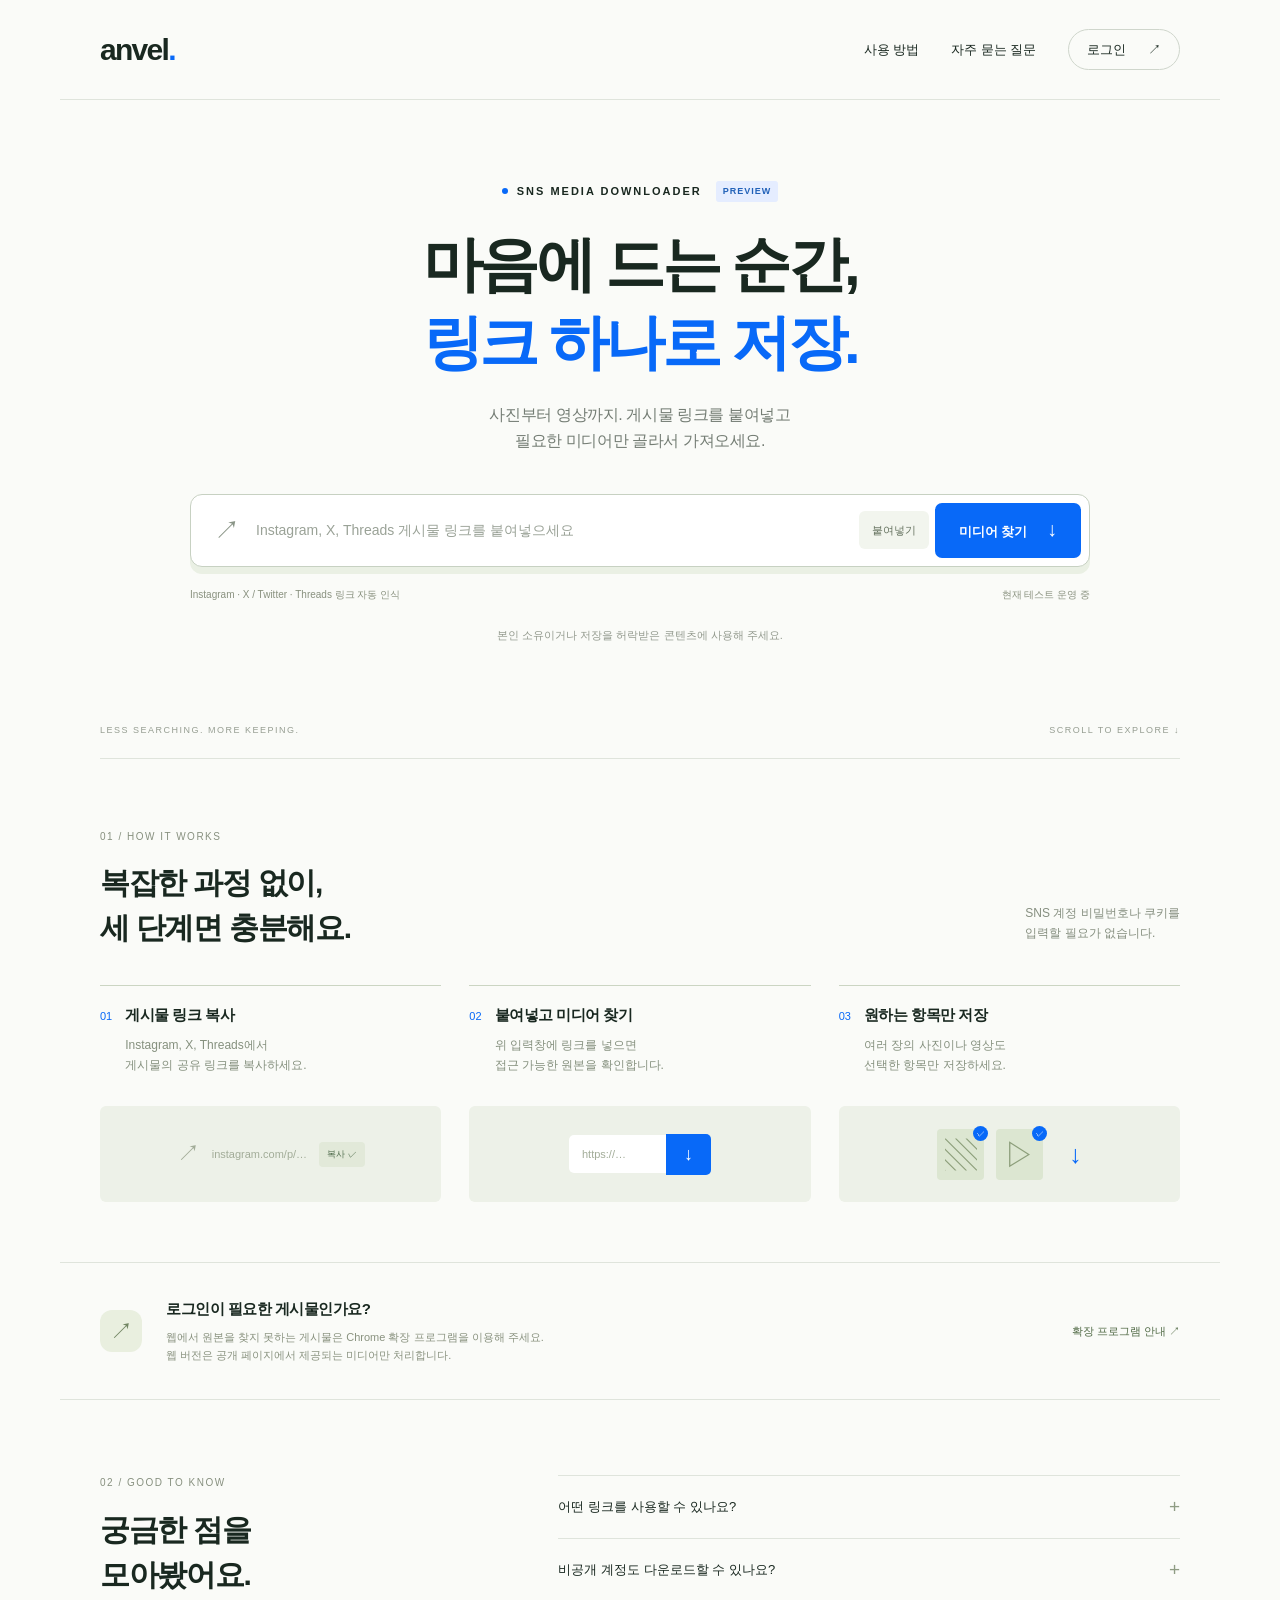
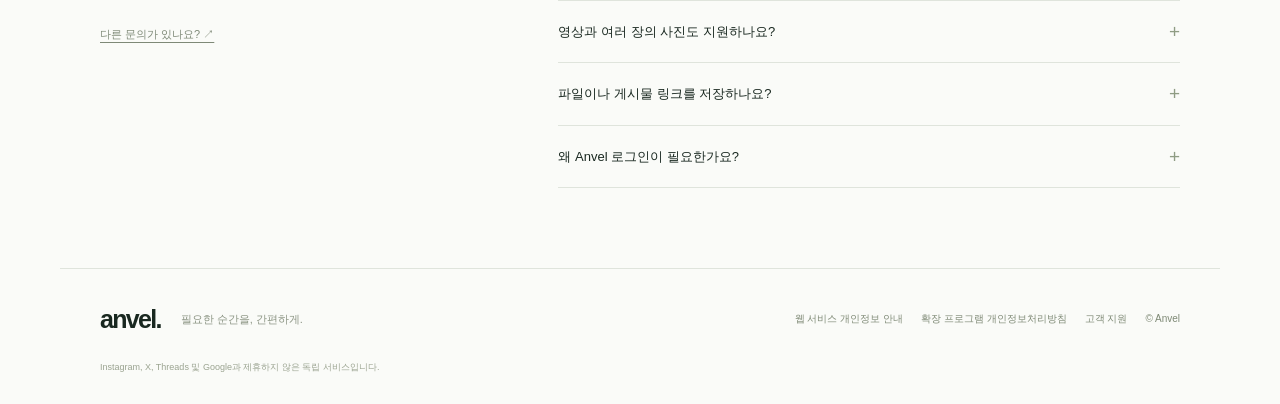
==== index.html @ 6c7d448d "Publish Anvel extension privacy, support and homepage" ====
<!doctype html>
<html lang="ko">
<head>
  <meta charset="utf-8"><meta name="viewport" content="width=device-width, initial-scale=1">
  <meta name="description" content="Anvel SNS Media Downloader. 게시물 링크로 사진과 영상을 확인하고 원하는 미디어만 저장하세요.">
  <title>Anvel — SNS 미디어 다운로더</title>
  <link rel="stylesheet" href="download.css">
  <script src="download.js" defer></script>
</head>
<body>
  <a class="skip" href="#url">입력창으로 건너뛰기</a>
  <header class="header wrap">
    <a class="brand" href="./" aria-label="Anvel 홈"><span>anvel<span class="brand-dot">.</span></span></a>
    <nav aria-label="주 메뉴"><a href="#how">사용 방법</a><a href="#faq">자주 묻는 질문</a><button id="account" class="account">로그인 <span aria-hidden="true">↗</span></button></nav>
  </header>
  <main>
    <section class="hero wrap" aria-labelledby="title">
      <p class="eyebrow"><span class="status-dot"></span> SNS MEDIA DOWNLOADER <span class="beta">PREVIEW</span></p>
      <h1 id="title">마음에 드는 순간,<br><span>링크 하나로 저장.</span></h1>
      <p class="intro">사진부터 영상까지. 게시물 링크를 붙여넣고<br class="desktop"> 필요한 미디어만 골라서 가져오세요.</p>
      <div class="tool">
        <form id="resolve-form" novalidate>
          <label for="url">게시물 URL</label>
          <div class="input-row"><span class="link-icon" aria-hidden="true">↗</span><input id="url" name="url" type="url" inputmode="url" autocomplete="off" spellcheck="false" placeholder="Instagram, X, Threads 게시물 링크를 붙여넣으세요" required maxlength="2048"><button id="paste" type="button" title="클립보드에서 붙여넣기">붙여넣기</button><button id="resolve" class="primary" type="submit">미디어 찾기 <span aria-hidden="true">↓</span></button></div>
          <div class="under-input"><span id="detected-platform" role="status" aria-live="polite">Instagram · X / Twitter · Threads 링크 자동 인식</span><span>현재 테스트 운영 중</span></div>
        </form>
        <p id="message" class="message" role="status" aria-live="polite" hidden></p>
        <section id="results" aria-label="찾은 미디어" hidden><div class="result-heading"><h2>저장할 미디어를 선택하세요</h2><label><input id="select-all" type="checkbox" checked> 전체 선택</label></div><div id="gallery" class="gallery"></div><button id="download" class="primary">선택 항목 저장</button><p class="download-note">새 탭으로 열린 원본은 브라우저의 저장 기능으로 저장할 수 있습니다.</p></section>
      </div>
      <p class="permission">본인 소유이거나 저장을 허락받은 콘텐츠에 사용해 주세요.</p>
      <div class="hero-bottom"><span>LESS SEARCHING. MORE KEEPING.</span><span aria-hidden="true">SCROLL TO EXPLORE ↓</span></div>
    </section>
    <section id="how" class="how wrap" aria-labelledby="how-title"><div class="section-label">01 / HOW IT WORKS</div><div class="section-heading"><h2 id="how-title">복잡한 과정 없이,<br>세 단계면 충분해요.</h2><p>SNS 계정 비밀번호나 쿠키를<br>입력할 필요가 없습니다.</p></div><ol class="steps"><li><span class="step-no">01</span><div><h3>게시물 링크 복사</h3><p>Instagram, X, Threads에서<br>게시물의 공유 링크를 복사하세요.</p></div><div class="step-visual url-visual" aria-hidden="true"><span>↗</span> instagram.com/p/… <b>복사 ✓</b></div></li><li><span class="step-no">02</span><div><h3>붙여넣고 미디어 찾기</h3><p>위 입력창에 링크를 넣으면<br>접근 가능한 원본을 확인합니다.</p></div><div class="step-visual search-visual" aria-hidden="true"><span>https://…</span><b>↓</b></div></li><li><span class="step-no">03</span><div><h3>원하는 항목만 저장</h3><p>여러 장의 사진이나 영상도<br>선택한 항목만 저장하세요.</p></div><div class="step-visual save-visual" aria-hidden="true"><span>▧ <i>✓</i></span><span>▷ <i>✓</i></span><b>↓</b></div></li></ol></section>
    <section class="notice wrap"><span class="notice-mark" aria-hidden="true">↗</span><div><h2>로그인이 필요한 게시물인가요?</h2><p>웹에서 원본을 찾지 못하는 게시물은 Chrome 확장 프로그램을 이용해 주세요.<br>웹 버전은 공개 페이지에서 제공되는 미디어만 처리합니다.</p></div><a href="support.html">확장 프로그램 안내 ↗</a></section>
    <section id="faq" class="faq wrap"><div><div class="section-label">02 / GOOD TO KNOW</div><h2>궁금한 점을<br>모아봤어요.</h2><a href="mailto:taehuikim@caleup.ai">다른 문의가 있나요? ↗</a></div><div class="questions"><details><summary>어떤 링크를 사용할 수 있나요?</summary><p>Instagram 게시물·릴스, X 게시물, Threads 게시물 링크를 입력할 수 있습니다. 사이트의 공개 응답에 원본이 없거나 요청이 제한되면 추출에 실패할 수 있습니다.</p></details><details><summary>비공개 계정도 다운로드할 수 있나요?</summary><p>웹 버전은 비공개 게시물이나 로그인이 필요한 콘텐츠에 접근하지 않습니다. SNS 비밀번호와 로그인 쿠키를 요청하지 않습니다.</p></details><details><summary>영상과 여러 장의 사진도 지원하나요?</summary><p>공개 데이터에 직접 MP4 주소나 이미지 원본이 있으면 선택할 수 있습니다. HLS·DASH 영상 변환은 지원하지 않으며 모든 게시물의 추출을 보장하지 않습니다.</p></details><details><summary>파일이나 게시물 링크를 저장하나요?</summary><p>미디어 파일을 서버에 보관하지 않습니다. 입력한 URL은 처리 목적으로 Supabase 서버와 해당 SNS로 전송되며, 호스팅 서비스는 보안·운영 로그를 처리할 수 있습니다. 자세한 내용은 웹 서비스 개인정보 안내를 확인하세요.</p></details><details><summary>왜 Anvel 로그인이 필요한가요?</summary><p>테스트 서비스의 사용 권한을 확인하기 위한 로그인입니다. SNS 계정과는 별개이며, 현재 결제나 구독을 청구하지 않습니다.</p></details></div></section>
  </main>
  <footer class="footer wrap"><a class="brand" href="./">anvel.</a><p>필요한 순간을, 간편하게.</p><div><a href="web-privacy.html">웹 서비스 개인정보 안내</a><a href="privacy.html">확장 프로그램 개인정보처리방침</a><a href="support.html">고객 지원</a><span>© Anvel</span></div><small>Instagram, X, Threads 및 Google과 제휴하지 않은 독립 서비스입니다.</small></footer>
  <dialog id="auth-dialog"><form id="login-form"><button type="button" id="close-auth" class="close" aria-label="로그인 창 닫기">×</button><p class="eyebrow">ANVEL ACCOUNT</p><h2>계속하려면 로그인</h2><p class="auth-info">Anvel 테스트 계정으로 로그인하세요.<br>SNS 계정의 비밀번호는 입력하지 마세요.</p><label for="email">이메일</label><input id="email" type="email" autocomplete="username" required><label for="password">비밀번호</label><input id="password" type="password" autocomplete="current-password" required><p id="auth-message" role="status" hidden></p><button class="primary" id="login-submit" type="submit">로그인</button><p class="auth-help">테스트 계정은 <a href="mailto:taehuikim@caleup.ai">운영자에게 문의</a>해 주세요.</p></form></dialog>
</body></html>
---- download.css ----
:root{--paper:#fafbf8;--ink:#192820;--muted:#778078;--blue:#0869f8;--line:#dfe4dc;--serif:Georgia,'Noto Sans KR',serif}*{box-sizing:border-box}html{scroll-behavior:smooth;scroll-padding-top:30px}body{margin:0;background:var(--paper);color:var(--ink);font:14px/1.65 'Avenir Next','Apple SD Gothic Neo','Malgun Gothic',sans-serif}a{color:inherit;text-decoration:none}button,input{font:inherit}button{cursor:pointer}button:disabled{cursor:wait;opacity:.6}button,a,input,summary{outline-offset:5px}button:focus-visible,a:focus-visible,input:focus-visible,summary:focus-visible{outline:2px solid var(--blue)}.wrap{max-width:1160px;margin:0 auto;padding-left:40px;padding-right:40px}.header{height:100px;display:flex;align-items:center;justify-content:space-between;border-bottom:1px solid var(--line)}.brand{display:flex;align-items:center;gap:10px;font:700 30px/1 'Avenir Next','Apple SD Gothic Neo',sans-serif;letter-spacing:-1.7px}.brand img{border-radius:10px}.brand-dot{color:var(--blue)}nav{display:flex;align-items:center;gap:32px;font-size:13px;font-weight:500}.account{background:none;border:1px solid #cfd6cc;padding:9px 18px;border-radius:30px;color:var(--ink)}.account span{margin-left:18px}.hero{padding-top:70px;text-align:center}.eyebrow{font-size:11px;font-weight:700;letter-spacing:2px;display:flex;align-items:center;justify-content:center;gap:9px}.status-dot{width:6px;height:6px;background:var(--blue);border-radius:50%}.beta{font-size:9px;letter-spacing:1px;background:#e5edff;color:#2262b8;padding:3px 7px;border-radius:3px;margin-left:5px}h1{font-size:clamp(38px,5vw,60px);font-weight:700;line-height:1.3;letter-spacing:-3.6px;margin:24px 0 20px}h1>span{color:var(--blue)}.intro{color:#747d74;font-size:16px;letter-spacing:-.4px}.tool{margin:39px auto 0;max-width:900px;text-align:left}.platforms{display:flex;gap:7px;justify-content:center;margin-bottom:22px}.platform{border:1px solid var(--line);background:transparent;border-radius:30px;padding:9px 18px;color:#6d776e;font-size:12px;transition:background .15s}.platform span{font-size:17px;margin-right:6px;vertical-align:middle}.platform.active{background:var(--ink);color:white;border-color:var(--ink)}#resolve-form>label{position:absolute;width:1px;height:1px;overflow:hidden;clip:rect(0,0,0,0)}.input-row{display:flex;align-items:center;background:white;border:1px solid #c7d1c2;border-radius:12px;padding:8px;box-shadow:0 7px 0 #eaf0e4;gap:6px}.link-icon{color:#8a9587;font-size:26px;margin:0 10px 0 15px}#url{flex:1;min-width:0;background:none;border:0;padding:16px 0;color:var(--ink);font-size:14px}#url::placeholder{color:#9aa297}#paste{background:#f2f5ee;color:#667360;border:none;padding:10px 13px;border-radius:6px;font-size:11px;white-space:nowrap}.primary{border:0;background:var(--blue);color:white;border-radius:7px;padding:16px 24px;font-weight:600;font-size:13px;white-space:nowrap}.primary:hover{background:#0059d8}.primary span{margin-left:16px;font-size:20px;line-height:1}.under-input{display:flex;justify-content:space-between;margin-top:20px;color:#89917f;font-size:10px}.permission{margin-top:22px;color:#939a8e;font-size:11px}.hero-bottom{border-bottom:1px solid var(--line);padding:68px 0 20px;display:flex;justify-content:space-between;color:#969e92;font-size:9px;letter-spacing:1.5px}.how{padding-top:70px}.section-label{font-size:10px;letter-spacing:1.5px;color:#87907f}.section-heading{display:flex;justify-content:space-between;align-items:flex-end;margin:15px 0 35px}h2{font-size:30px;letter-spacing:-1.3px;line-height:1.5;font-weight:600;margin:0}.section-heading>p{font-size:12px;color:#858e7f;margin:0 0 6px}.steps{list-style:none;padding:0;margin:0;display:grid;grid-template-columns:repeat(3,1fr);gap:28px}.steps li{border-top:1px solid #cbd5c3;padding-top:17px;display:flex;gap:13px;flex-wrap:wrap;align-content:start}.step-no{color:var(--blue);font-size:11px;margin-top:4px}.steps h3{margin:0;font-size:15px;letter-spacing:-.5px}.steps p{font-size:12px;color:#85907e;margin:8px 0 18px}.step-visual{width:100%;height:96px;background:#edf1e8;border-radius:6px;display:flex;align-items:center;justify-content:center;gap:12px;color:#a2ac98;font-size:11px}.url-visual>b{color:#506c4d;background:#e2e9d9;font-weight:500;font-size:9px;padding:5px 8px;border-radius:4px}.url-visual>span{font-size:23px}.search-visual{gap:0}.search-visual>span{padding:10px 40px 10px 13px;background:#fff;border-radius:5px 0 0 5px}.search-visual>b{background:var(--blue);color:white;padding:6px 18px;font-size:18px;border-radius:0 5px 5px 0}.save-visual>span{position:relative;background:#dce6d1;color:#8c9e7a;width:47px;height:51px;text-align:center;font-size:32px;border-radius:4px}.save-visual i{position:absolute;right:-4px;top:-3px;background:var(--blue);color:white;font-size:8px;border-radius:50%;width:15px;height:15px;font-style:normal;line-height:15px}.save-visual>b{color:var(--blue);font-size:25px;margin-left:14px}.notice{padding-top:35px;padding-bottom:35px;margin-top:60px;display:flex;align-items:center;gap:24px;border-top:1px solid var(--line);border-bottom:1px solid var(--line)}.notice-mark{width:42px;height:42px;border-radius:12px;background:#e9efdf;text-align:center;line-height:42px;font-size:23px;color:#728663;flex-shrink:0}.notice h2{font-size:15px;letter-spacing:-.5px}.notice p{font-size:11px;color:#89927f;margin:7px 0 0}.notice>a{margin-left:auto;font-size:11px;white-space:nowrap;color:#4e6843}.faq{display:grid;grid-template-columns:1fr 1.6fr;gap:70px;padding-top:75px;padding-bottom:80px}.faq h2{margin:15px 0 25px}.faq>div>a{font-size:11px;text-decoration:underline;text-underline-offset:4px;color:#7e8977}.questions details{border-bottom:1px solid var(--line);padding:20px 0}.questions details:first-child{border-top:1px solid var(--line)}summary{cursor:pointer;list-style:none;font-weight:500;font-size:13px;padding-right:30px;position:relative}summary::-webkit-details-marker{display:none}summary::after{content:'+';position:absolute;right:0;color:#8f9c84;font-size:19px;font-weight:400;top:-5px}details[open] summary::after{content:'−'}.questions p{color:#7c8774;font-size:12px;margin:13px 0 0;line-height:1.9}.footer{border-top:1px solid var(--line);padding-top:30px;padding-bottom:30px;display:flex;flex-wrap:wrap;align-items:center;gap:20px}.footer .brand{font-size:25px}.footer p{font-size:11px;color:#8a9382}.footer>div{margin-left:auto;display:flex;gap:18px;font-size:10px;color:#7e8975;flex-wrap:wrap}.footer small{width:100%;font-size:9px;color:#9aa390}.message{font-size:13px;padding:14px 17px;background:#eef3e8;border-radius:7px;margin:22px 0 0;white-space:pre-line}.message.error{background:#fff0e9;color:#8a4529}.result-heading{display:flex;align-items:center;justify-content:space-between;margin-top:28px}.result-heading h2{font-size:18px}.result-heading label{font-size:12px}.gallery{display:grid;grid-template-columns:repeat(3,1fr);gap:15px;margin:20px 0}.media-card{position:relative;border:1px solid var(--line);border-radius:8px;padding:10px;background:white}.media-card img,.media-card video{width:100%;height:180px;object-fit:contain;background:#edf1e8;border-radius:4px}.media-card label{display:flex;align-items:center;gap:8px;margin-top:9px;font-size:12px}.media-card a{display:block;color:var(--blue);font-size:11px;margin-top:6px}.download-note{font-size:11px;color:#7e8975}dialog{width:400px;max-width:calc(100% - 32px);border:1px solid var(--line);border-radius:14px;padding:32px;background:var(--paper);color:var(--ink)}dialog::backdrop{background:#19282070;backdrop-filter:blur(5px)}dialog .eyebrow{justify-content:flex-start;font-size:10px}dialog h2{font-size:25px;margin-top:20px}dialog label{display:block;font-size:12px;margin:17px 0 6px}dialog input{width:100%;padding:11px;border:1px solid #cbd4c5;border-radius:6px;background:white}dialog .primary{width:100%;margin-top:23px}.auth-info,.auth-help{font-size:11px;color:#7e8975}.auth-help{margin-top:17px;text-align:center}.auth-help a{text-decoration:underline}.close{position:absolute;right:17px;top:12px;background:none;border:0;font-size:25px;color:#8a9382}#auth-message{font-size:12px;color:#a04828}.skip{position:absolute;top:-100px;left:20px;padding:10px;background:white;z-index:2}.skip:focus{top:10px}[hidden]{display:none!important}input[type=checkbox]{accent-color:var(--blue)}
@media(max-width:700px){.wrap{padding-left:22px;padding-right:22px}.header{height:78px}nav{gap:15px;font-size:11px}nav>a:nth-child(2){display:none}.brand{font-size:25px}.brand img{width:28px;height:28px}.account{padding:6px 12px}.account span{margin-left:6px}.hero{padding-top:45px}h1{font-size:37px;letter-spacing:-2px}.intro{font-size:13px}.platform{padding:7px 13px;font-size:11px}.platforms{gap:5px}.tool{margin-top:28px}.input-row{flex-wrap:wrap;padding:9px}.link-icon{margin-left:6px;margin-right:4px}#url{font-size:12px;padding:10px 0;flex-basis:calc(100% - 45px);width:calc(100% - 45px)}#paste{flex:1;padding:12px}.input-row .primary{flex:2;padding:12px}.under-input{font-size:9px;gap:10px}.under-input span:last-child{display:none}.permission{font-size:9px}.hero-bottom{padding-top:40px;font-size:8px}.hero-bottom span:last-child{display:none}.how{padding-top:40px}h2{font-size:25px}.section-heading>p{display:none}.steps{grid-template-columns:1fr;gap:25px}.steps li{display:grid;grid-template-columns:25px 1fr 130px;gap:8px}.steps p{font-size:10px;margin-bottom:0}.steps h3{font-size:13px}.step-visual{height:88px;font-size:9px;gap:5px;align-self:center}.url-visual>b{display:none}.search-visual>span{padding:6px 8px}.search-visual>b{padding:3px 8px}.save-visual>span{width:32px;height:40px;font-size:25px}.save-visual>b{margin-left:5px;font-size:18px}.notice{margin-top:40px;gap:14px;flex-wrap:wrap}.notice-mark{width:32px;height:32px;font-size:19px;line-height:32px}.notice>div{flex:1}.notice h2{font-size:13px}.notice p{font-size:10px}.notice p br{display:none}.notice>a{margin-left:46px}.faq{grid-template-columns:1fr;gap:25px;padding-top:40px;padding-bottom:40px}.faq h2{font-size:25px;margin:12px 0}.faq h2 br{display:none}.footer{gap:12px}.footer>div{margin-left:0;width:100%;gap:10px;font-size:9px}.gallery{grid-template-columns:repeat(2,1fr)}.media-card img,.media-card video{height:140px}.result-heading h2{font-size:15px}.desktop{display:none}}
@media(prefers-reduced-motion:reduce){html{scroll-behavior:auto}*{transition:none!important}}
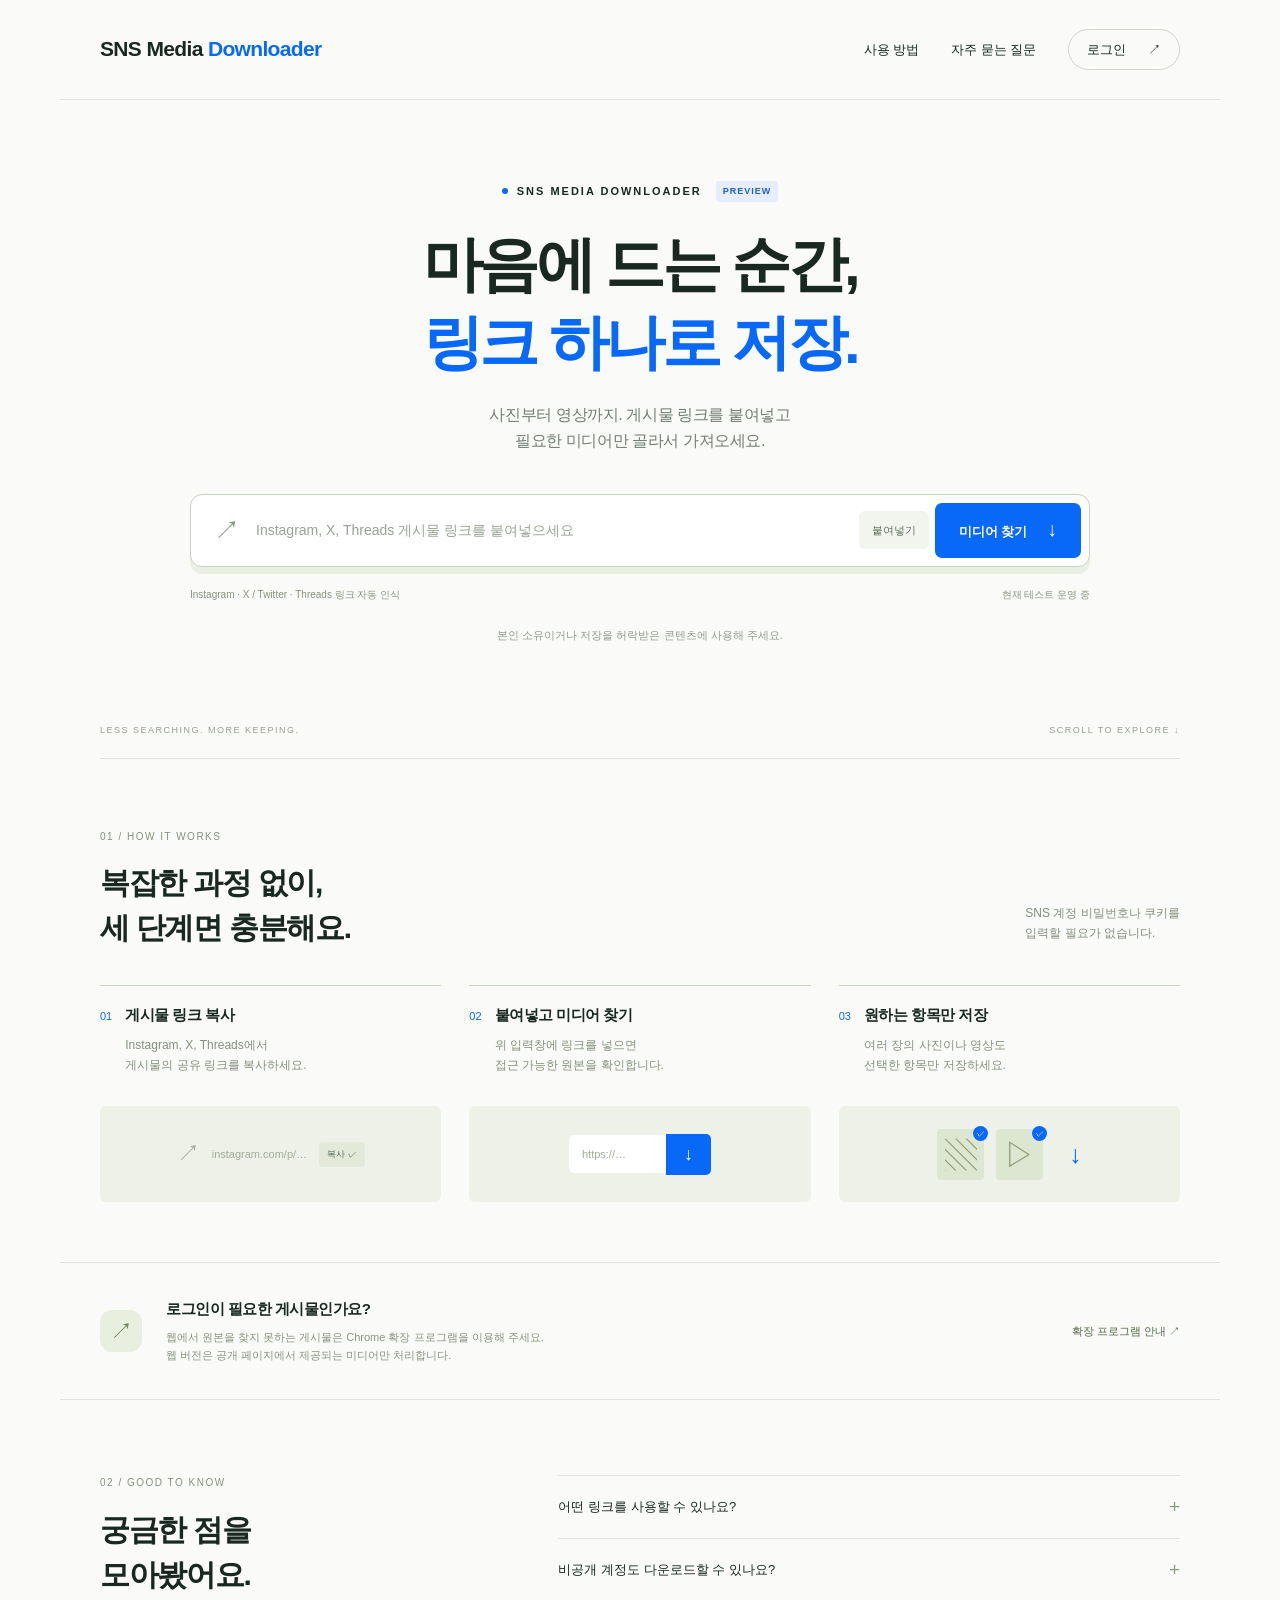
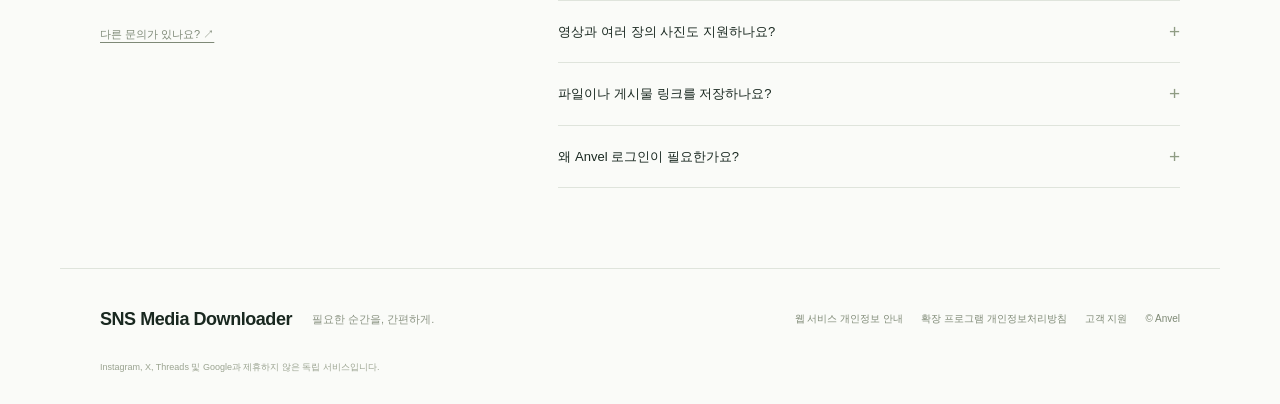
==== commit 38a14f4e: "Publish Anvel extension privacy, support and homepage" ====
--- a/index.html
+++ b/index.html
@@ -3,14 +3,14 @@
 <head>
   <meta charset="utf-8"><meta name="viewport" content="width=device-width, initial-scale=1">
   <meta name="description" content="Anvel SNS Media Downloader. 게시물 링크로 사진과 영상을 확인하고 원하는 미디어만 저장하세요.">
-  <title>Anvel — SNS 미디어 다운로더</title>
+  <title>SNS Media Downloader</title>
   <link rel="stylesheet" href="download.css">
   <script src="download.js" defer></script>
 </head>
 <body>
   <a class="skip" href="#url">입력창으로 건너뛰기</a>
   <header class="header wrap">
-    <a class="brand" href="./" aria-label="Anvel 홈"><span>anvel<span class="brand-dot">.</span></span></a>
+    <a class="brand" href="./" aria-label="SNS Media Downloader 홈"><span>SNS Media <span class="brand-accent">Downloader</span></span></a>
     <nav aria-label="주 메뉴"><a href="#how">사용 방법</a><a href="#faq">자주 묻는 질문</a><button id="account" class="account">로그인 <span aria-hidden="true">↗</span></button></nav>
   </header>
   <main>
@@ -34,6 +34,6 @@
     <section class="notice wrap"><span class="notice-mark" aria-hidden="true">↗</span><div><h2>로그인이 필요한 게시물인가요?</h2><p>웹에서 원본을 찾지 못하는 게시물은 Chrome 확장 프로그램을 이용해 주세요.<br>웹 버전은 공개 페이지에서 제공되는 미디어만 처리합니다.</p></div><a href="support.html">확장 프로그램 안내 ↗</a></section>
     <section id="faq" class="faq wrap"><div><div class="section-label">02 / GOOD TO KNOW</div><h2>궁금한 점을<br>모아봤어요.</h2><a href="mailto:taehuikim@caleup.ai">다른 문의가 있나요? ↗</a></div><div class="questions"><details><summary>어떤 링크를 사용할 수 있나요?</summary><p>Instagram 게시물·릴스, X 게시물, Threads 게시물 링크를 입력할 수 있습니다. 사이트의 공개 응답에 원본이 없거나 요청이 제한되면 추출에 실패할 수 있습니다.</p></details><details><summary>비공개 계정도 다운로드할 수 있나요?</summary><p>웹 버전은 비공개 게시물이나 로그인이 필요한 콘텐츠에 접근하지 않습니다. SNS 비밀번호와 로그인 쿠키를 요청하지 않습니다.</p></details><details><summary>영상과 여러 장의 사진도 지원하나요?</summary><p>공개 데이터에 직접 MP4 주소나 이미지 원본이 있으면 선택할 수 있습니다. HLS·DASH 영상 변환은 지원하지 않으며 모든 게시물의 추출을 보장하지 않습니다.</p></details><details><summary>파일이나 게시물 링크를 저장하나요?</summary><p>미디어 파일을 서버에 보관하지 않습니다. 입력한 URL은 처리 목적으로 Supabase 서버와 해당 SNS로 전송되며, 호스팅 서비스는 보안·운영 로그를 처리할 수 있습니다. 자세한 내용은 웹 서비스 개인정보 안내를 확인하세요.</p></details><details><summary>왜 Anvel 로그인이 필요한가요?</summary><p>테스트 서비스의 사용 권한을 확인하기 위한 로그인입니다. SNS 계정과는 별개이며, 현재 결제나 구독을 청구하지 않습니다.</p></details></div></section>
   </main>
-  <footer class="footer wrap"><a class="brand" href="./">anvel.</a><p>필요한 순간을, 간편하게.</p><div><a href="web-privacy.html">웹 서비스 개인정보 안내</a><a href="privacy.html">확장 프로그램 개인정보처리방침</a><a href="support.html">고객 지원</a><span>© Anvel</span></div><small>Instagram, X, Threads 및 Google과 제휴하지 않은 독립 서비스입니다.</small></footer>
+  <footer class="footer wrap"><a class="brand" href="./">SNS Media Downloader</a><p>필요한 순간을, 간편하게.</p><div><a href="web-privacy.html">웹 서비스 개인정보 안내</a><a href="privacy.html">확장 프로그램 개인정보처리방침</a><a href="support.html">고객 지원</a><span>© Anvel</span></div><small>Instagram, X, Threads 및 Google과 제휴하지 않은 독립 서비스입니다.</small></footer>
   <dialog id="auth-dialog"><form id="login-form"><button type="button" id="close-auth" class="close" aria-label="로그인 창 닫기">×</button><p class="eyebrow">ANVEL ACCOUNT</p><h2>계속하려면 로그인</h2><p class="auth-info">Anvel 테스트 계정으로 로그인하세요.<br>SNS 계정의 비밀번호는 입력하지 마세요.</p><label for="email">이메일</label><input id="email" type="email" autocomplete="username" required><label for="password">비밀번호</label><input id="password" type="password" autocomplete="current-password" required><p id="auth-message" role="status" hidden></p><button class="primary" id="login-submit" type="submit">로그인</button><p class="auth-help">테스트 계정은 <a href="mailto:taehuikim@caleup.ai">운영자에게 문의</a>해 주세요.</p></form></dialog>
 </body></html>
--- a/download.css
+++ b/download.css
@@ -1,3 +1,3 @@
-:root{--paper:#fafbf8;--ink:#192820;--muted:#778078;--blue:#0869f8;--line:#dfe4dc;--serif:Georgia,'Noto Sans KR',serif}*{box-sizing:border-box}html{scroll-behavior:smooth;scroll-padding-top:30px}body{margin:0;background:var(--paper);color:var(--ink);font:14px/1.65 'Avenir Next','Apple SD Gothic Neo','Malgun Gothic',sans-serif}a{color:inherit;text-decoration:none}button,input{font:inherit}button{cursor:pointer}button:disabled{cursor:wait;opacity:.6}button,a,input,summary{outline-offset:5px}button:focus-visible,a:focus-visible,input:focus-visible,summary:focus-visible{outline:2px solid var(--blue)}.wrap{max-width:1160px;margin:0 auto;padding-left:40px;padding-right:40px}.header{height:100px;display:flex;align-items:center;justify-content:space-between;border-bottom:1px solid var(--line)}.brand{display:flex;align-items:center;gap:10px;font:700 30px/1 'Avenir Next','Apple SD Gothic Neo',sans-serif;letter-spacing:-1.7px}.brand img{border-radius:10px}.brand-dot{color:var(--blue)}nav{display:flex;align-items:center;gap:32px;font-size:13px;font-weight:500}.account{background:none;border:1px solid #cfd6cc;padding:9px 18px;border-radius:30px;color:var(--ink)}.account span{margin-left:18px}.hero{padding-top:70px;text-align:center}.eyebrow{font-size:11px;font-weight:700;letter-spacing:2px;display:flex;align-items:center;justify-content:center;gap:9px}.status-dot{width:6px;height:6px;background:var(--blue);border-radius:50%}.beta{font-size:9px;letter-spacing:1px;background:#e5edff;color:#2262b8;padding:3px 7px;border-radius:3px;margin-left:5px}h1{font-size:clamp(38px,5vw,60px);font-weight:700;line-height:1.3;letter-spacing:-3.6px;margin:24px 0 20px}h1>span{color:var(--blue)}.intro{color:#747d74;font-size:16px;letter-spacing:-.4px}.tool{margin:39px auto 0;max-width:900px;text-align:left}.platforms{display:flex;gap:7px;justify-content:center;margin-bottom:22px}.platform{border:1px solid var(--line);background:transparent;border-radius:30px;padding:9px 18px;color:#6d776e;font-size:12px;transition:background .15s}.platform span{font-size:17px;margin-right:6px;vertical-align:middle}.platform.active{background:var(--ink);color:white;border-color:var(--ink)}#resolve-form>label{position:absolute;width:1px;height:1px;overflow:hidden;clip:rect(0,0,0,0)}.input-row{display:flex;align-items:center;background:white;border:1px solid #c7d1c2;border-radius:12px;padding:8px;box-shadow:0 7px 0 #eaf0e4;gap:6px}.link-icon{color:#8a9587;font-size:26px;margin:0 10px 0 15px}#url{flex:1;min-width:0;background:none;border:0;padding:16px 0;color:var(--ink);font-size:14px}#url::placeholder{color:#9aa297}#paste{background:#f2f5ee;color:#667360;border:none;padding:10px 13px;border-radius:6px;font-size:11px;white-space:nowrap}.primary{border:0;background:var(--blue);color:white;border-radius:7px;padding:16px 24px;font-weight:600;font-size:13px;white-space:nowrap}.primary:hover{background:#0059d8}.primary span{margin-left:16px;font-size:20px;line-height:1}.under-input{display:flex;justify-content:space-between;margin-top:20px;color:#89917f;font-size:10px}.permission{margin-top:22px;color:#939a8e;font-size:11px}.hero-bottom{border-bottom:1px solid var(--line);padding:68px 0 20px;display:flex;justify-content:space-between;color:#969e92;font-size:9px;letter-spacing:1.5px}.how{padding-top:70px}.section-label{font-size:10px;letter-spacing:1.5px;color:#87907f}.section-heading{display:flex;justify-content:space-between;align-items:flex-end;margin:15px 0 35px}h2{font-size:30px;letter-spacing:-1.3px;line-height:1.5;font-weight:600;margin:0}.section-heading>p{font-size:12px;color:#858e7f;margin:0 0 6px}.steps{list-style:none;padding:0;margin:0;display:grid;grid-template-columns:repeat(3,1fr);gap:28px}.steps li{border-top:1px solid #cbd5c3;padding-top:17px;display:flex;gap:13px;flex-wrap:wrap;align-content:start}.step-no{color:var(--blue);font-size:11px;margin-top:4px}.steps h3{margin:0;font-size:15px;letter-spacing:-.5px}.steps p{font-size:12px;color:#85907e;margin:8px 0 18px}.step-visual{width:100%;height:96px;background:#edf1e8;border-radius:6px;display:flex;align-items:center;justify-content:center;gap:12px;color:#a2ac98;font-size:11px}.url-visual>b{color:#506c4d;background:#e2e9d9;font-weight:500;font-size:9px;padding:5px 8px;border-radius:4px}.url-visual>span{font-size:23px}.search-visual{gap:0}.search-visual>span{padding:10px 40px 10px 13px;background:#fff;border-radius:5px 0 0 5px}.search-visual>b{background:var(--blue);color:white;padding:6px 18px;font-size:18px;border-radius:0 5px 5px 0}.save-visual>span{position:relative;background:#dce6d1;color:#8c9e7a;width:47px;height:51px;text-align:center;font-size:32px;border-radius:4px}.save-visual i{position:absolute;right:-4px;top:-3px;background:var(--blue);color:white;font-size:8px;border-radius:50%;width:15px;height:15px;font-style:normal;line-height:15px}.save-visual>b{color:var(--blue);font-size:25px;margin-left:14px}.notice{padding-top:35px;padding-bottom:35px;margin-top:60px;display:flex;align-items:center;gap:24px;border-top:1px solid var(--line);border-bottom:1px solid var(--line)}.notice-mark{width:42px;height:42px;border-radius:12px;background:#e9efdf;text-align:center;line-height:42px;font-size:23px;color:#728663;flex-shrink:0}.notice h2{font-size:15px;letter-spacing:-.5px}.notice p{font-size:11px;color:#89927f;margin:7px 0 0}.notice>a{margin-left:auto;font-size:11px;white-space:nowrap;color:#4e6843}.faq{display:grid;grid-template-columns:1fr 1.6fr;gap:70px;padding-top:75px;padding-bottom:80px}.faq h2{margin:15px 0 25px}.faq>div>a{font-size:11px;text-decoration:underline;text-underline-offset:4px;color:#7e8977}.questions details{border-bottom:1px solid var(--line);padding:20px 0}.questions details:first-child{border-top:1px solid var(--line)}summary{cursor:pointer;list-style:none;font-weight:500;font-size:13px;padding-right:30px;position:relative}summary::-webkit-details-marker{display:none}summary::after{content:'+';position:absolute;right:0;color:#8f9c84;font-size:19px;font-weight:400;top:-5px}details[open] summary::after{content:'−'}.questions p{color:#7c8774;font-size:12px;margin:13px 0 0;line-height:1.9}.footer{border-top:1px solid var(--line);padding-top:30px;padding-bottom:30px;display:flex;flex-wrap:wrap;align-items:center;gap:20px}.footer .brand{font-size:25px}.footer p{font-size:11px;color:#8a9382}.footer>div{margin-left:auto;display:flex;gap:18px;font-size:10px;color:#7e8975;flex-wrap:wrap}.footer small{width:100%;font-size:9px;color:#9aa390}.message{font-size:13px;padding:14px 17px;background:#eef3e8;border-radius:7px;margin:22px 0 0;white-space:pre-line}.message.error{background:#fff0e9;color:#8a4529}.result-heading{display:flex;align-items:center;justify-content:space-between;margin-top:28px}.result-heading h2{font-size:18px}.result-heading label{font-size:12px}.gallery{display:grid;grid-template-columns:repeat(3,1fr);gap:15px;margin:20px 0}.media-card{position:relative;border:1px solid var(--line);border-radius:8px;padding:10px;background:white}.media-card img,.media-card video{width:100%;height:180px;object-fit:contain;background:#edf1e8;border-radius:4px}.media-card label{display:flex;align-items:center;gap:8px;margin-top:9px;font-size:12px}.media-card a{display:block;color:var(--blue);font-size:11px;margin-top:6px}.download-note{font-size:11px;color:#7e8975}dialog{width:400px;max-width:calc(100% - 32px);border:1px solid var(--line);border-radius:14px;padding:32px;background:var(--paper);color:var(--ink)}dialog::backdrop{background:#19282070;backdrop-filter:blur(5px)}dialog .eyebrow{justify-content:flex-start;font-size:10px}dialog h2{font-size:25px;margin-top:20px}dialog label{display:block;font-size:12px;margin:17px 0 6px}dialog input{width:100%;padding:11px;border:1px solid #cbd4c5;border-radius:6px;background:white}dialog .primary{width:100%;margin-top:23px}.auth-info,.auth-help{font-size:11px;color:#7e8975}.auth-help{margin-top:17px;text-align:center}.auth-help a{text-decoration:underline}.close{position:absolute;right:17px;top:12px;background:none;border:0;font-size:25px;color:#8a9382}#auth-message{font-size:12px;color:#a04828}.skip{position:absolute;top:-100px;left:20px;padding:10px;background:white;z-index:2}.skip:focus{top:10px}[hidden]{display:none!important}input[type=checkbox]{accent-color:var(--blue)}
-@media(max-width:700px){.wrap{padding-left:22px;padding-right:22px}.header{height:78px}nav{gap:15px;font-size:11px}nav>a:nth-child(2){display:none}.brand{font-size:25px}.brand img{width:28px;height:28px}.account{padding:6px 12px}.account span{margin-left:6px}.hero{padding-top:45px}h1{font-size:37px;letter-spacing:-2px}.intro{font-size:13px}.platform{padding:7px 13px;font-size:11px}.platforms{gap:5px}.tool{margin-top:28px}.input-row{flex-wrap:wrap;padding:9px}.link-icon{margin-left:6px;margin-right:4px}#url{font-size:12px;padding:10px 0;flex-basis:calc(100% - 45px);width:calc(100% - 45px)}#paste{flex:1;padding:12px}.input-row .primary{flex:2;padding:12px}.under-input{font-size:9px;gap:10px}.under-input span:last-child{display:none}.permission{font-size:9px}.hero-bottom{padding-top:40px;font-size:8px}.hero-bottom span:last-child{display:none}.how{padding-top:40px}h2{font-size:25px}.section-heading>p{display:none}.steps{grid-template-columns:1fr;gap:25px}.steps li{display:grid;grid-template-columns:25px 1fr 130px;gap:8px}.steps p{font-size:10px;margin-bottom:0}.steps h3{font-size:13px}.step-visual{height:88px;font-size:9px;gap:5px;align-self:center}.url-visual>b{display:none}.search-visual>span{padding:6px 8px}.search-visual>b{padding:3px 8px}.save-visual>span{width:32px;height:40px;font-size:25px}.save-visual>b{margin-left:5px;font-size:18px}.notice{margin-top:40px;gap:14px;flex-wrap:wrap}.notice-mark{width:32px;height:32px;font-size:19px;line-height:32px}.notice>div{flex:1}.notice h2{font-size:13px}.notice p{font-size:10px}.notice p br{display:none}.notice>a{margin-left:46px}.faq{grid-template-columns:1fr;gap:25px;padding-top:40px;padding-bottom:40px}.faq h2{font-size:25px;margin:12px 0}.faq h2 br{display:none}.footer{gap:12px}.footer>div{margin-left:0;width:100%;gap:10px;font-size:9px}.gallery{grid-template-columns:repeat(2,1fr)}.media-card img,.media-card video{height:140px}.result-heading h2{font-size:15px}.desktop{display:none}}
+:root{--paper:#fafbf8;--ink:#192820;--muted:#778078;--blue:#0869f8;--line:#dfe4dc;--serif:Georgia,'Noto Sans KR',serif}*{box-sizing:border-box}html{scroll-behavior:smooth;scroll-padding-top:30px}body{margin:0;background:var(--paper);color:var(--ink);font:14px/1.65 'Avenir Next','Apple SD Gothic Neo','Malgun Gothic',sans-serif}a{color:inherit;text-decoration:none}button,input{font:inherit}button{cursor:pointer}button:disabled{cursor:wait;opacity:.6}button,a,input,summary{outline-offset:5px}button:focus-visible,a:focus-visible,input:focus-visible,summary:focus-visible{outline:2px solid var(--blue)}.wrap{max-width:1160px;margin:0 auto;padding-left:40px;padding-right:40px}.header{height:100px;display:flex;align-items:center;justify-content:space-between;border-bottom:1px solid var(--line)}.brand{display:flex;align-items:center;gap:10px;font:700 21px/1.25 'Avenir Next','Apple SD Gothic Neo',sans-serif;letter-spacing:-.65px;white-space:nowrap}.brand-accent{color:var(--blue)}nav{display:flex;align-items:center;gap:32px;font-size:13px;font-weight:500}.account{background:none;border:1px solid #cfd6cc;padding:9px 18px;border-radius:30px;color:var(--ink)}.account span{margin-left:18px}.hero{padding-top:70px;text-align:center}.eyebrow{font-size:11px;font-weight:700;letter-spacing:2px;display:flex;align-items:center;justify-content:center;gap:9px}.status-dot{width:6px;height:6px;background:var(--blue);border-radius:50%}.beta{font-size:9px;letter-spacing:1px;background:#e5edff;color:#2262b8;padding:3px 7px;border-radius:3px;margin-left:5px}h1{font-size:clamp(38px,5vw,60px);font-weight:700;line-height:1.3;letter-spacing:-3.6px;margin:24px 0 20px}h1>span{color:var(--blue)}.intro{color:#747d74;font-size:16px;letter-spacing:-.4px}.tool{margin:39px auto 0;max-width:900px;text-align:left}.platforms{display:flex;gap:7px;justify-content:center;margin-bottom:22px}.platform{border:1px solid var(--line);background:transparent;border-radius:30px;padding:9px 18px;color:#6d776e;font-size:12px;transition:background .15s}.platform span{font-size:17px;margin-right:6px;vertical-align:middle}.platform.active{background:var(--ink);color:white;border-color:var(--ink)}#resolve-form>label{position:absolute;width:1px;height:1px;overflow:hidden;clip:rect(0,0,0,0)}.input-row{display:flex;align-items:center;background:white;border:1px solid #c7d1c2;border-radius:12px;padding:8px;box-shadow:0 7px 0 #eaf0e4;gap:6px}.link-icon{color:#8a9587;font-size:26px;margin:0 10px 0 15px}#url{flex:1;min-width:0;background:none;border:0;padding:16px 0;color:var(--ink);font-size:14px}#url::placeholder{color:#9aa297}#paste{background:#f2f5ee;color:#667360;border:none;padding:10px 13px;border-radius:6px;font-size:11px;white-space:nowrap}.primary{border:0;background:var(--blue);color:white;border-radius:7px;padding:16px 24px;font-weight:600;font-size:13px;white-space:nowrap}.primary:hover{background:#0059d8}.primary span{margin-left:16px;font-size:20px;line-height:1}.under-input{display:flex;justify-content:space-between;margin-top:20px;color:#89917f;font-size:10px}.permission{margin-top:22px;color:#939a8e;font-size:11px}.hero-bottom{border-bottom:1px solid var(--line);padding:68px 0 20px;display:flex;justify-content:space-between;color:#969e92;font-size:9px;letter-spacing:1.5px}.how{padding-top:70px}.section-label{font-size:10px;letter-spacing:1.5px;color:#87907f}.section-heading{display:flex;justify-content:space-between;align-items:flex-end;margin:15px 0 35px}h2{font-size:30px;letter-spacing:-1.3px;line-height:1.5;font-weight:600;margin:0}.section-heading>p{font-size:12px;color:#858e7f;margin:0 0 6px}.steps{list-style:none;padding:0;margin:0;display:grid;grid-template-columns:repeat(3,1fr);gap:28px}.steps li{border-top:1px solid #cbd5c3;padding-top:17px;display:flex;gap:13px;flex-wrap:wrap;align-content:start}.step-no{color:var(--blue);font-size:11px;margin-top:4px}.steps h3{margin:0;font-size:15px;letter-spacing:-.5px}.steps p{font-size:12px;color:#85907e;margin:8px 0 18px}.step-visual{width:100%;height:96px;background:#edf1e8;border-radius:6px;display:flex;align-items:center;justify-content:center;gap:12px;color:#a2ac98;font-size:11px}.url-visual>b{color:#506c4d;background:#e2e9d9;font-weight:500;font-size:9px;padding:5px 8px;border-radius:4px}.url-visual>span{font-size:23px}.search-visual{gap:0}.search-visual>span{padding:10px 40px 10px 13px;background:#fff;border-radius:5px 0 0 5px}.search-visual>b{background:var(--blue);color:white;padding:6px 18px;font-size:18px;border-radius:0 5px 5px 0}.save-visual>span{position:relative;background:#dce6d1;color:#8c9e7a;width:47px;height:51px;text-align:center;font-size:32px;border-radius:4px}.save-visual i{position:absolute;right:-4px;top:-3px;background:var(--blue);color:white;font-size:8px;border-radius:50%;width:15px;height:15px;font-style:normal;line-height:15px}.save-visual>b{color:var(--blue);font-size:25px;margin-left:14px}.notice{padding-top:35px;padding-bottom:35px;margin-top:60px;display:flex;align-items:center;gap:24px;border-top:1px solid var(--line);border-bottom:1px solid var(--line)}.notice-mark{width:42px;height:42px;border-radius:12px;background:#e9efdf;text-align:center;line-height:42px;font-size:23px;color:#728663;flex-shrink:0}.notice h2{font-size:15px;letter-spacing:-.5px}.notice p{font-size:11px;color:#89927f;margin:7px 0 0}.notice>a{margin-left:auto;font-size:11px;white-space:nowrap;color:#4e6843}.faq{display:grid;grid-template-columns:1fr 1.6fr;gap:70px;padding-top:75px;padding-bottom:80px}.faq h2{margin:15px 0 25px}.faq>div>a{font-size:11px;text-decoration:underline;text-underline-offset:4px;color:#7e8977}.questions details{border-bottom:1px solid var(--line);padding:20px 0}.questions details:first-child{border-top:1px solid var(--line)}summary{cursor:pointer;list-style:none;font-weight:500;font-size:13px;padding-right:30px;position:relative}summary::-webkit-details-marker{display:none}summary::after{content:'+';position:absolute;right:0;color:#8f9c84;font-size:19px;font-weight:400;top:-5px}details[open] summary::after{content:'−'}.questions p{color:#7c8774;font-size:12px;margin:13px 0 0;line-height:1.9}.footer{border-top:1px solid var(--line);padding-top:30px;padding-bottom:30px;display:flex;flex-wrap:wrap;align-items:center;gap:20px}.footer .brand{font-size:18px;letter-spacing:-.45px}.footer p{font-size:11px;color:#8a9382}.footer>div{margin-left:auto;display:flex;gap:18px;font-size:10px;color:#7e8975;flex-wrap:wrap}.footer small{width:100%;font-size:9px;color:#9aa390}.message{font-size:13px;padding:14px 17px;background:#eef3e8;border-radius:7px;margin:22px 0 0;white-space:pre-line}.message.error{background:#fff0e9;color:#8a4529}.result-heading{display:flex;align-items:center;justify-content:space-between;margin-top:28px}.result-heading h2{font-size:18px}.result-heading label{font-size:12px}.gallery{display:grid;grid-template-columns:repeat(3,1fr);gap:15px;margin:20px 0}.media-card{position:relative;border:1px solid var(--line);border-radius:8px;padding:10px;background:white}.media-card img,.media-card video{width:100%;height:180px;object-fit:contain;background:#edf1e8;border-radius:4px}.media-card label{display:flex;align-items:center;gap:8px;margin-top:9px;font-size:12px}.media-card a{display:block;color:var(--blue);font-size:11px;margin-top:6px}.download-note{font-size:11px;color:#7e8975}dialog{width:400px;max-width:calc(100% - 32px);border:1px solid var(--line);border-radius:14px;padding:32px;background:var(--paper);color:var(--ink)}dialog::backdrop{background:#19282070;backdrop-filter:blur(5px)}dialog .eyebrow{justify-content:flex-start;font-size:10px}dialog h2{font-size:25px;margin-top:20px}dialog label{display:block;font-size:12px;margin:17px 0 6px}dialog input{width:100%;padding:11px;border:1px solid #cbd4c5;border-radius:6px;background:white}dialog .primary{width:100%;margin-top:23px}.auth-info,.auth-help{font-size:11px;color:#7e8975}.auth-help{margin-top:17px;text-align:center}.auth-help a{text-decoration:underline}.close{position:absolute;right:17px;top:12px;background:none;border:0;font-size:25px;color:#8a9382}#auth-message{font-size:12px;color:#a04828}.skip{position:absolute;top:-100px;left:20px;padding:10px;background:white;z-index:2}.skip:focus{top:10px}[hidden]{display:none!important}input[type=checkbox]{accent-color:var(--blue)}
+@media(max-width:700px){.wrap{padding-left:22px;padding-right:22px}.header{height:78px}nav{gap:15px;font-size:11px}nav>a:nth-child(2){display:none}.header .brand{font-size:18px;letter-spacing:-.6px}.header nav>a{display:none}.account{padding:6px 12px}.account span{margin-left:6px}.hero{padding-top:45px}h1{font-size:37px;letter-spacing:-2px}.intro{font-size:13px}.platform{padding:7px 13px;font-size:11px}.platforms{gap:5px}.tool{margin-top:28px}.input-row{flex-wrap:wrap;padding:9px}.link-icon{margin-left:6px;margin-right:4px}#url{font-size:12px;padding:10px 0;flex-basis:calc(100% - 45px);width:calc(100% - 45px)}#paste{flex:1;padding:12px}.input-row .primary{flex:2;padding:12px}.under-input{font-size:9px;gap:10px}.under-input span:last-child{display:none}.permission{font-size:9px}.hero-bottom{padding-top:40px;font-size:8px}.hero-bottom span:last-child{display:none}.how{padding-top:40px}h2{font-size:25px}.section-heading>p{display:none}.steps{grid-template-columns:1fr;gap:25px}.steps li{display:grid;grid-template-columns:25px 1fr 130px;gap:8px}.steps p{font-size:10px;margin-bottom:0}.steps h3{font-size:13px}.step-visual{height:88px;font-size:9px;gap:5px;align-self:center}.url-visual>b{display:none}.search-visual>span{padding:6px 8px}.search-visual>b{padding:3px 8px}.save-visual>span{width:32px;height:40px;font-size:25px}.save-visual>b{margin-left:5px;font-size:18px}.notice{margin-top:40px;gap:14px;flex-wrap:wrap}.notice-mark{width:32px;height:32px;font-size:19px;line-height:32px}.notice>div{flex:1}.notice h2{font-size:13px}.notice p{font-size:10px}.notice p br{display:none}.notice>a{margin-left:46px}.faq{grid-template-columns:1fr;gap:25px;padding-top:40px;padding-bottom:40px}.faq h2{font-size:25px;margin:12px 0}.faq h2 br{display:none}.footer{gap:12px}.footer>div{margin-left:0;width:100%;gap:10px;font-size:9px}.gallery{grid-template-columns:repeat(2,1fr)}.media-card img,.media-card video{height:140px}.result-heading h2{font-size:15px}.desktop{display:none}}
 @media(prefers-reduced-motion:reduce){html{scroll-behavior:auto}*{transition:none!important}}
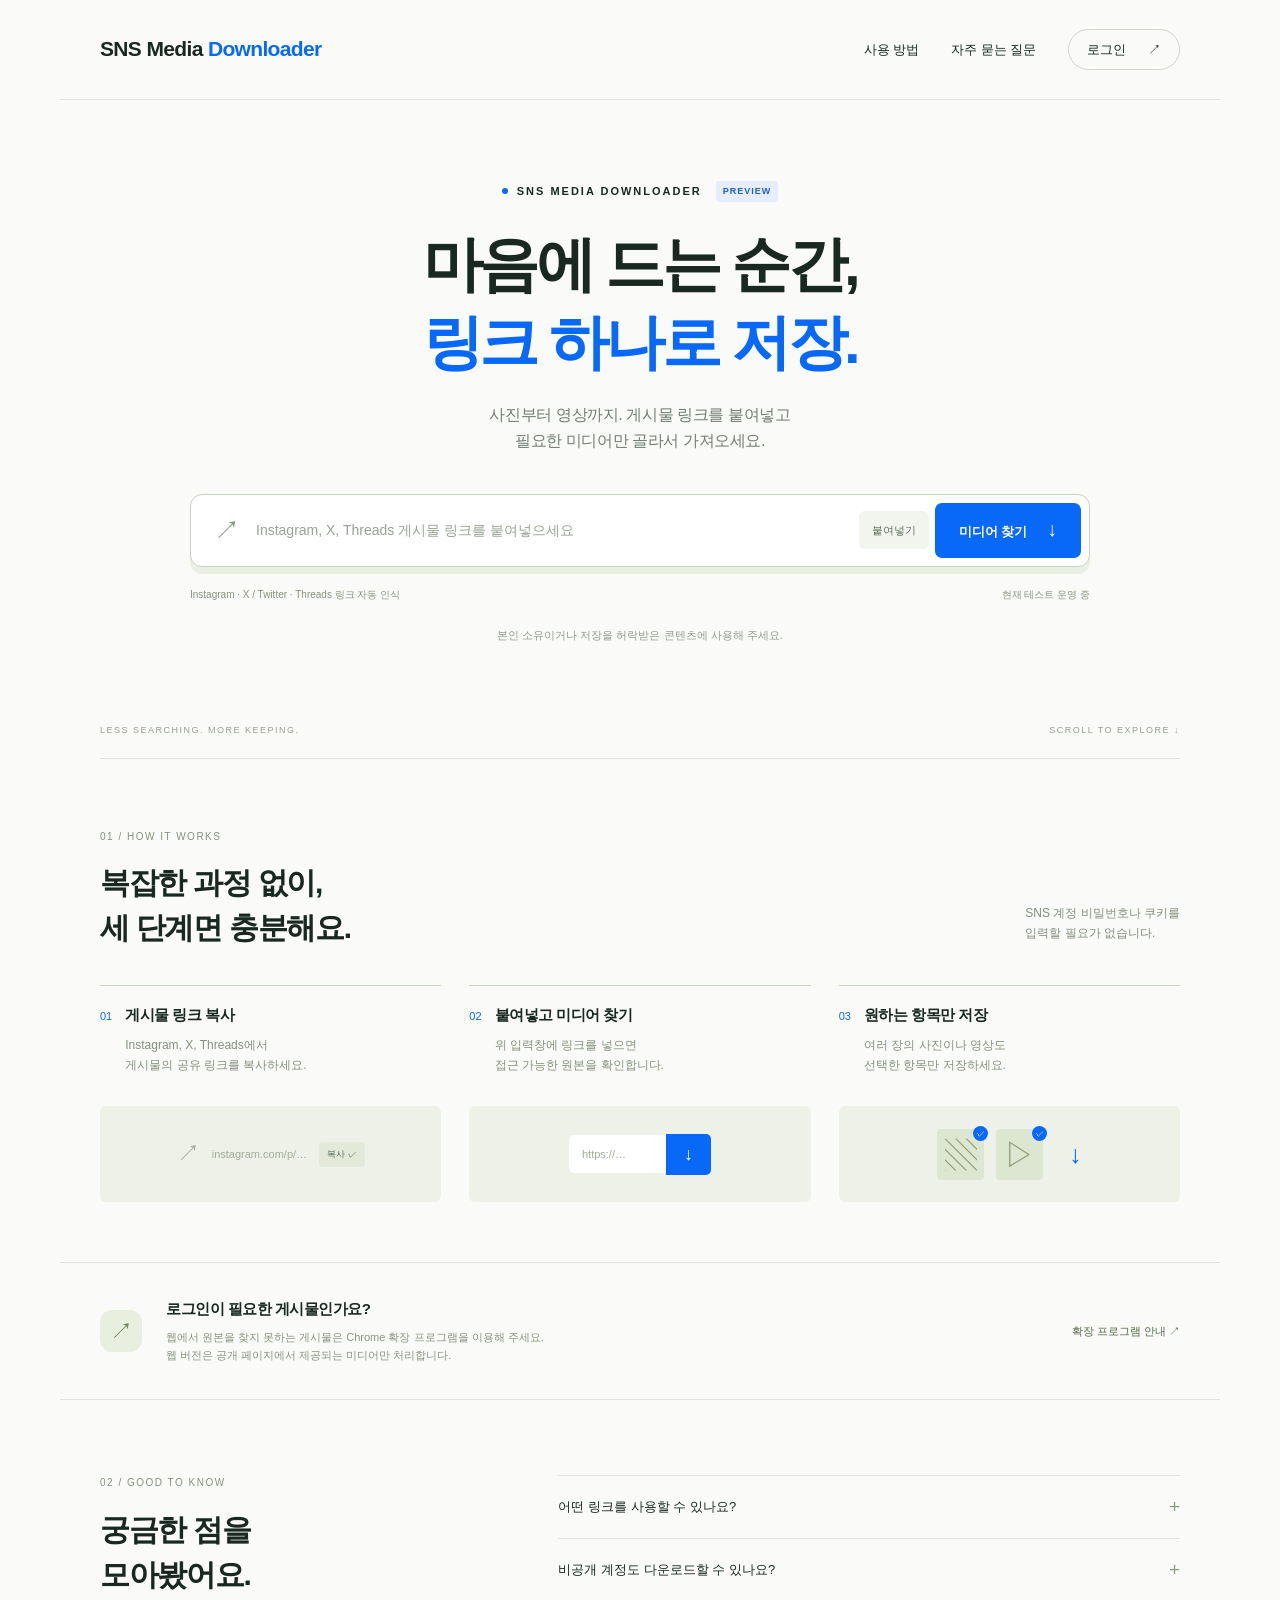
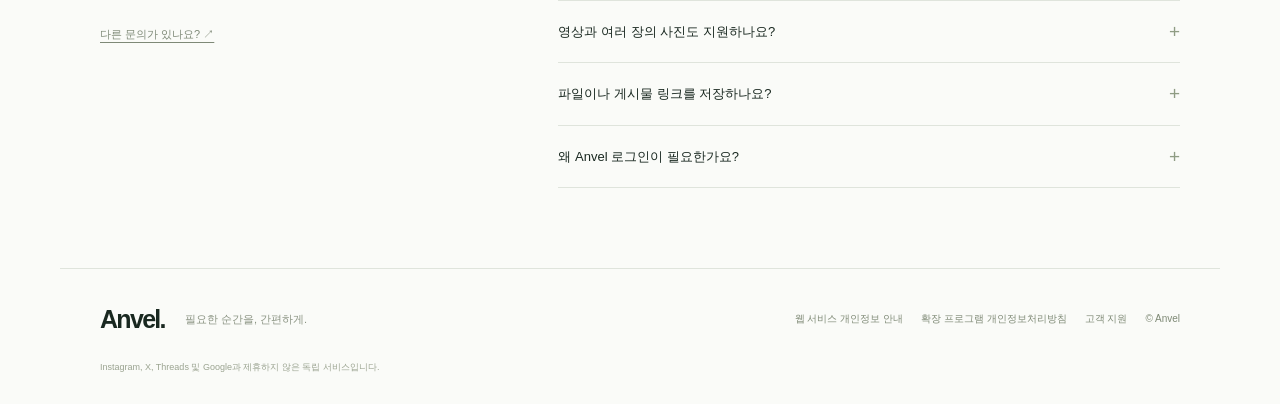
==== commit 31834fb7: "Publish Anvel extension privacy, support and homepage" ====
--- a/index.html
+++ b/index.html
@@ -34,6 +34,6 @@
     <section class="notice wrap"><span class="notice-mark" aria-hidden="true">↗</span><div><h2>로그인이 필요한 게시물인가요?</h2><p>웹에서 원본을 찾지 못하는 게시물은 Chrome 확장 프로그램을 이용해 주세요.<br>웹 버전은 공개 페이지에서 제공되는 미디어만 처리합니다.</p></div><a href="support.html">확장 프로그램 안내 ↗</a></section>
     <section id="faq" class="faq wrap"><div><div class="section-label">02 / GOOD TO KNOW</div><h2>궁금한 점을<br>모아봤어요.</h2><a href="mailto:taehuikim@caleup.ai">다른 문의가 있나요? ↗</a></div><div class="questions"><details><summary>어떤 링크를 사용할 수 있나요?</summary><p>Instagram 게시물·릴스, X 게시물, Threads 게시물 링크를 입력할 수 있습니다. 사이트의 공개 응답에 원본이 없거나 요청이 제한되면 추출에 실패할 수 있습니다.</p></details><details><summary>비공개 계정도 다운로드할 수 있나요?</summary><p>웹 버전은 비공개 게시물이나 로그인이 필요한 콘텐츠에 접근하지 않습니다. SNS 비밀번호와 로그인 쿠키를 요청하지 않습니다.</p></details><details><summary>영상과 여러 장의 사진도 지원하나요?</summary><p>공개 데이터에 직접 MP4 주소나 이미지 원본이 있으면 선택할 수 있습니다. HLS·DASH 영상 변환은 지원하지 않으며 모든 게시물의 추출을 보장하지 않습니다.</p></details><details><summary>파일이나 게시물 링크를 저장하나요?</summary><p>미디어 파일을 서버에 보관하지 않습니다. 입력한 URL은 처리 목적으로 Supabase 서버와 해당 SNS로 전송되며, 호스팅 서비스는 보안·운영 로그를 처리할 수 있습니다. 자세한 내용은 웹 서비스 개인정보 안내를 확인하세요.</p></details><details><summary>왜 Anvel 로그인이 필요한가요?</summary><p>테스트 서비스의 사용 권한을 확인하기 위한 로그인입니다. SNS 계정과는 별개이며, 현재 결제나 구독을 청구하지 않습니다.</p></details></div></section>
   </main>
-  <footer class="footer wrap"><a class="brand" href="./">SNS Media Downloader</a><p>필요한 순간을, 간편하게.</p><div><a href="web-privacy.html">웹 서비스 개인정보 안내</a><a href="privacy.html">확장 프로그램 개인정보처리방침</a><a href="support.html">고객 지원</a><span>© Anvel</span></div><small>Instagram, X, Threads 및 Google과 제휴하지 않은 독립 서비스입니다.</small></footer>
+  <footer class="footer wrap"><a class="brand" href="./">Anvel.</a><p>필요한 순간을, 간편하게.</p><div><a href="web-privacy.html">웹 서비스 개인정보 안내</a><a href="privacy.html">확장 프로그램 개인정보처리방침</a><a href="support.html">고객 지원</a><span>© Anvel</span></div><small>Instagram, X, Threads 및 Google과 제휴하지 않은 독립 서비스입니다.</small></footer>
   <dialog id="auth-dialog"><form id="login-form"><button type="button" id="close-auth" class="close" aria-label="로그인 창 닫기">×</button><p class="eyebrow">ANVEL ACCOUNT</p><h2>계속하려면 로그인</h2><p class="auth-info">Anvel 테스트 계정으로 로그인하세요.<br>SNS 계정의 비밀번호는 입력하지 마세요.</p><label for="email">이메일</label><input id="email" type="email" autocomplete="username" required><label for="password">비밀번호</label><input id="password" type="password" autocomplete="current-password" required><p id="auth-message" role="status" hidden></p><button class="primary" id="login-submit" type="submit">로그인</button><p class="auth-help">테스트 계정은 <a href="mailto:taehuikim@caleup.ai">운영자에게 문의</a>해 주세요.</p></form></dialog>
 </body></html>
--- a/download.css
+++ b/download.css
@@ -1,3 +1,3 @@
-:root{--paper:#fafbf8;--ink:#192820;--muted:#778078;--blue:#0869f8;--line:#dfe4dc;--serif:Georgia,'Noto Sans KR',serif}*{box-sizing:border-box}html{scroll-behavior:smooth;scroll-padding-top:30px}body{margin:0;background:var(--paper);color:var(--ink);font:14px/1.65 'Avenir Next','Apple SD Gothic Neo','Malgun Gothic',sans-serif}a{color:inherit;text-decoration:none}button,input{font:inherit}button{cursor:pointer}button:disabled{cursor:wait;opacity:.6}button,a,input,summary{outline-offset:5px}button:focus-visible,a:focus-visible,input:focus-visible,summary:focus-visible{outline:2px solid var(--blue)}.wrap{max-width:1160px;margin:0 auto;padding-left:40px;padding-right:40px}.header{height:100px;display:flex;align-items:center;justify-content:space-between;border-bottom:1px solid var(--line)}.brand{display:flex;align-items:center;gap:10px;font:700 21px/1.25 'Avenir Next','Apple SD Gothic Neo',sans-serif;letter-spacing:-.65px;white-space:nowrap}.brand-accent{color:var(--blue)}nav{display:flex;align-items:center;gap:32px;font-size:13px;font-weight:500}.account{background:none;border:1px solid #cfd6cc;padding:9px 18px;border-radius:30px;color:var(--ink)}.account span{margin-left:18px}.hero{padding-top:70px;text-align:center}.eyebrow{font-size:11px;font-weight:700;letter-spacing:2px;display:flex;align-items:center;justify-content:center;gap:9px}.status-dot{width:6px;height:6px;background:var(--blue);border-radius:50%}.beta{font-size:9px;letter-spacing:1px;background:#e5edff;color:#2262b8;padding:3px 7px;border-radius:3px;margin-left:5px}h1{font-size:clamp(38px,5vw,60px);font-weight:700;line-height:1.3;letter-spacing:-3.6px;margin:24px 0 20px}h1>span{color:var(--blue)}.intro{color:#747d74;font-size:16px;letter-spacing:-.4px}.tool{margin:39px auto 0;max-width:900px;text-align:left}.platforms{display:flex;gap:7px;justify-content:center;margin-bottom:22px}.platform{border:1px solid var(--line);background:transparent;border-radius:30px;padding:9px 18px;color:#6d776e;font-size:12px;transition:background .15s}.platform span{font-size:17px;margin-right:6px;vertical-align:middle}.platform.active{background:var(--ink);color:white;border-color:var(--ink)}#resolve-form>label{position:absolute;width:1px;height:1px;overflow:hidden;clip:rect(0,0,0,0)}.input-row{display:flex;align-items:center;background:white;border:1px solid #c7d1c2;border-radius:12px;padding:8px;box-shadow:0 7px 0 #eaf0e4;gap:6px}.link-icon{color:#8a9587;font-size:26px;margin:0 10px 0 15px}#url{flex:1;min-width:0;background:none;border:0;padding:16px 0;color:var(--ink);font-size:14px}#url::placeholder{color:#9aa297}#paste{background:#f2f5ee;color:#667360;border:none;padding:10px 13px;border-radius:6px;font-size:11px;white-space:nowrap}.primary{border:0;background:var(--blue);color:white;border-radius:7px;padding:16px 24px;font-weight:600;font-size:13px;white-space:nowrap}.primary:hover{background:#0059d8}.primary span{margin-left:16px;font-size:20px;line-height:1}.under-input{display:flex;justify-content:space-between;margin-top:20px;color:#89917f;font-size:10px}.permission{margin-top:22px;color:#939a8e;font-size:11px}.hero-bottom{border-bottom:1px solid var(--line);padding:68px 0 20px;display:flex;justify-content:space-between;color:#969e92;font-size:9px;letter-spacing:1.5px}.how{padding-top:70px}.section-label{font-size:10px;letter-spacing:1.5px;color:#87907f}.section-heading{display:flex;justify-content:space-between;align-items:flex-end;margin:15px 0 35px}h2{font-size:30px;letter-spacing:-1.3px;line-height:1.5;font-weight:600;margin:0}.section-heading>p{font-size:12px;color:#858e7f;margin:0 0 6px}.steps{list-style:none;padding:0;margin:0;display:grid;grid-template-columns:repeat(3,1fr);gap:28px}.steps li{border-top:1px solid #cbd5c3;padding-top:17px;display:flex;gap:13px;flex-wrap:wrap;align-content:start}.step-no{color:var(--blue);font-size:11px;margin-top:4px}.steps h3{margin:0;font-size:15px;letter-spacing:-.5px}.steps p{font-size:12px;color:#85907e;margin:8px 0 18px}.step-visual{width:100%;height:96px;background:#edf1e8;border-radius:6px;display:flex;align-items:center;justify-content:center;gap:12px;color:#a2ac98;font-size:11px}.url-visual>b{color:#506c4d;background:#e2e9d9;font-weight:500;font-size:9px;padding:5px 8px;border-radius:4px}.url-visual>span{font-size:23px}.search-visual{gap:0}.search-visual>span{padding:10px 40px 10px 13px;background:#fff;border-radius:5px 0 0 5px}.search-visual>b{background:var(--blue);color:white;padding:6px 18px;font-size:18px;border-radius:0 5px 5px 0}.save-visual>span{position:relative;background:#dce6d1;color:#8c9e7a;width:47px;height:51px;text-align:center;font-size:32px;border-radius:4px}.save-visual i{position:absolute;right:-4px;top:-3px;background:var(--blue);color:white;font-size:8px;border-radius:50%;width:15px;height:15px;font-style:normal;line-height:15px}.save-visual>b{color:var(--blue);font-size:25px;margin-left:14px}.notice{padding-top:35px;padding-bottom:35px;margin-top:60px;display:flex;align-items:center;gap:24px;border-top:1px solid var(--line);border-bottom:1px solid var(--line)}.notice-mark{width:42px;height:42px;border-radius:12px;background:#e9efdf;text-align:center;line-height:42px;font-size:23px;color:#728663;flex-shrink:0}.notice h2{font-size:15px;letter-spacing:-.5px}.notice p{font-size:11px;color:#89927f;margin:7px 0 0}.notice>a{margin-left:auto;font-size:11px;white-space:nowrap;color:#4e6843}.faq{display:grid;grid-template-columns:1fr 1.6fr;gap:70px;padding-top:75px;padding-bottom:80px}.faq h2{margin:15px 0 25px}.faq>div>a{font-size:11px;text-decoration:underline;text-underline-offset:4px;color:#7e8977}.questions details{border-bottom:1px solid var(--line);padding:20px 0}.questions details:first-child{border-top:1px solid var(--line)}summary{cursor:pointer;list-style:none;font-weight:500;font-size:13px;padding-right:30px;position:relative}summary::-webkit-details-marker{display:none}summary::after{content:'+';position:absolute;right:0;color:#8f9c84;font-size:19px;font-weight:400;top:-5px}details[open] summary::after{content:'−'}.questions p{color:#7c8774;font-size:12px;margin:13px 0 0;line-height:1.9}.footer{border-top:1px solid var(--line);padding-top:30px;padding-bottom:30px;display:flex;flex-wrap:wrap;align-items:center;gap:20px}.footer .brand{font-size:18px;letter-spacing:-.45px}.footer p{font-size:11px;color:#8a9382}.footer>div{margin-left:auto;display:flex;gap:18px;font-size:10px;color:#7e8975;flex-wrap:wrap}.footer small{width:100%;font-size:9px;color:#9aa390}.message{font-size:13px;padding:14px 17px;background:#eef3e8;border-radius:7px;margin:22px 0 0;white-space:pre-line}.message.error{background:#fff0e9;color:#8a4529}.result-heading{display:flex;align-items:center;justify-content:space-between;margin-top:28px}.result-heading h2{font-size:18px}.result-heading label{font-size:12px}.gallery{display:grid;grid-template-columns:repeat(3,1fr);gap:15px;margin:20px 0}.media-card{position:relative;border:1px solid var(--line);border-radius:8px;padding:10px;background:white}.media-card img,.media-card video{width:100%;height:180px;object-fit:contain;background:#edf1e8;border-radius:4px}.media-card label{display:flex;align-items:center;gap:8px;margin-top:9px;font-size:12px}.media-card a{display:block;color:var(--blue);font-size:11px;margin-top:6px}.download-note{font-size:11px;color:#7e8975}dialog{width:400px;max-width:calc(100% - 32px);border:1px solid var(--line);border-radius:14px;padding:32px;background:var(--paper);color:var(--ink)}dialog::backdrop{background:#19282070;backdrop-filter:blur(5px)}dialog .eyebrow{justify-content:flex-start;font-size:10px}dialog h2{font-size:25px;margin-top:20px}dialog label{display:block;font-size:12px;margin:17px 0 6px}dialog input{width:100%;padding:11px;border:1px solid #cbd4c5;border-radius:6px;background:white}dialog .primary{width:100%;margin-top:23px}.auth-info,.auth-help{font-size:11px;color:#7e8975}.auth-help{margin-top:17px;text-align:center}.auth-help a{text-decoration:underline}.close{position:absolute;right:17px;top:12px;background:none;border:0;font-size:25px;color:#8a9382}#auth-message{font-size:12px;color:#a04828}.skip{position:absolute;top:-100px;left:20px;padding:10px;background:white;z-index:2}.skip:focus{top:10px}[hidden]{display:none!important}input[type=checkbox]{accent-color:var(--blue)}
+:root{--paper:#fafbf8;--ink:#192820;--muted:#778078;--blue:#0869f8;--line:#dfe4dc;--serif:Georgia,'Noto Sans KR',serif}*{box-sizing:border-box}html{scroll-behavior:smooth;scroll-padding-top:30px}body{margin:0;background:var(--paper);color:var(--ink);font:14px/1.65 'Avenir Next','Apple SD Gothic Neo','Malgun Gothic',sans-serif}a{color:inherit;text-decoration:none}button,input{font:inherit}button{cursor:pointer}button:disabled{cursor:wait;opacity:.6}button,a,input,summary{outline-offset:5px}button:focus-visible,a:focus-visible,input:focus-visible,summary:focus-visible{outline:2px solid var(--blue)}.wrap{max-width:1160px;margin:0 auto;padding-left:40px;padding-right:40px}.header{height:100px;display:flex;align-items:center;justify-content:space-between;border-bottom:1px solid var(--line)}.brand{display:flex;align-items:center;gap:10px;font:700 21px/1.25 'Avenir Next','Apple SD Gothic Neo',sans-serif;letter-spacing:-.65px;white-space:nowrap}.brand-accent{color:var(--blue)}nav{display:flex;align-items:center;gap:32px;font-size:13px;font-weight:500}.account{background:none;border:1px solid #cfd6cc;padding:9px 18px;border-radius:30px;color:var(--ink)}.account span{margin-left:18px}.hero{padding-top:70px;text-align:center}.eyebrow{font-size:11px;font-weight:700;letter-spacing:2px;display:flex;align-items:center;justify-content:center;gap:9px}.status-dot{width:6px;height:6px;background:var(--blue);border-radius:50%}.beta{font-size:9px;letter-spacing:1px;background:#e5edff;color:#2262b8;padding:3px 7px;border-radius:3px;margin-left:5px}h1{font-size:clamp(38px,5vw,60px);font-weight:700;line-height:1.3;letter-spacing:-3.6px;margin:24px 0 20px}h1>span{color:var(--blue)}.intro{color:#747d74;font-size:16px;letter-spacing:-.4px}.tool{margin:39px auto 0;max-width:900px;text-align:left}.platforms{display:flex;gap:7px;justify-content:center;margin-bottom:22px}.platform{border:1px solid var(--line);background:transparent;border-radius:30px;padding:9px 18px;color:#6d776e;font-size:12px;transition:background .15s}.platform span{font-size:17px;margin-right:6px;vertical-align:middle}.platform.active{background:var(--ink);color:white;border-color:var(--ink)}#resolve-form>label{position:absolute;width:1px;height:1px;overflow:hidden;clip:rect(0,0,0,0)}.input-row{display:flex;align-items:center;background:white;border:1px solid #c7d1c2;border-radius:12px;padding:8px;box-shadow:0 7px 0 #eaf0e4;gap:6px}.link-icon{color:#8a9587;font-size:26px;margin:0 10px 0 15px}#url{flex:1;min-width:0;background:none;border:0;padding:16px 0;color:var(--ink);font-size:14px}#url::placeholder{color:#9aa297}#paste{background:#f2f5ee;color:#667360;border:none;padding:10px 13px;border-radius:6px;font-size:11px;white-space:nowrap}.primary{border:0;background:var(--blue);color:white;border-radius:7px;padding:16px 24px;font-weight:600;font-size:13px;white-space:nowrap}.primary:hover{background:#0059d8}.primary span{margin-left:16px;font-size:20px;line-height:1}.under-input{display:flex;justify-content:space-between;margin-top:20px;color:#89917f;font-size:10px}.permission{margin-top:22px;color:#939a8e;font-size:11px}.hero-bottom{border-bottom:1px solid var(--line);padding:68px 0 20px;display:flex;justify-content:space-between;color:#969e92;font-size:9px;letter-spacing:1.5px}.how{padding-top:70px}.section-label{font-size:10px;letter-spacing:1.5px;color:#87907f}.section-heading{display:flex;justify-content:space-between;align-items:flex-end;margin:15px 0 35px}h2{font-size:30px;letter-spacing:-1.3px;line-height:1.5;font-weight:600;margin:0}.section-heading>p{font-size:12px;color:#858e7f;margin:0 0 6px}.steps{list-style:none;padding:0;margin:0;display:grid;grid-template-columns:repeat(3,1fr);gap:28px}.steps li{border-top:1px solid #cbd5c3;padding-top:17px;display:flex;gap:13px;flex-wrap:wrap;align-content:start}.step-no{color:var(--blue);font-size:11px;margin-top:4px}.steps h3{margin:0;font-size:15px;letter-spacing:-.5px}.steps p{font-size:12px;color:#85907e;margin:8px 0 18px}.step-visual{width:100%;height:96px;background:#edf1e8;border-radius:6px;display:flex;align-items:center;justify-content:center;gap:12px;color:#a2ac98;font-size:11px}.url-visual>b{color:#506c4d;background:#e2e9d9;font-weight:500;font-size:9px;padding:5px 8px;border-radius:4px}.url-visual>span{font-size:23px}.search-visual{gap:0}.search-visual>span{padding:10px 40px 10px 13px;background:#fff;border-radius:5px 0 0 5px}.search-visual>b{background:var(--blue);color:white;padding:6px 18px;font-size:18px;border-radius:0 5px 5px 0}.save-visual>span{position:relative;background:#dce6d1;color:#8c9e7a;width:47px;height:51px;text-align:center;font-size:32px;border-radius:4px}.save-visual i{position:absolute;right:-4px;top:-3px;background:var(--blue);color:white;font-size:8px;border-radius:50%;width:15px;height:15px;font-style:normal;line-height:15px}.save-visual>b{color:var(--blue);font-size:25px;margin-left:14px}.notice{padding-top:35px;padding-bottom:35px;margin-top:60px;display:flex;align-items:center;gap:24px;border-top:1px solid var(--line);border-bottom:1px solid var(--line)}.notice-mark{width:42px;height:42px;border-radius:12px;background:#e9efdf;text-align:center;line-height:42px;font-size:23px;color:#728663;flex-shrink:0}.notice h2{font-size:15px;letter-spacing:-.5px}.notice p{font-size:11px;color:#89927f;margin:7px 0 0}.notice>a{margin-left:auto;font-size:11px;white-space:nowrap;color:#4e6843}.faq{display:grid;grid-template-columns:1fr 1.6fr;gap:70px;padding-top:75px;padding-bottom:80px}.faq h2{margin:15px 0 25px}.faq>div>a{font-size:11px;text-decoration:underline;text-underline-offset:4px;color:#7e8977}.questions details{border-bottom:1px solid var(--line);padding:20px 0}.questions details:first-child{border-top:1px solid var(--line)}summary{cursor:pointer;list-style:none;font-weight:500;font-size:13px;padding-right:30px;position:relative}summary::-webkit-details-marker{display:none}summary::after{content:'+';position:absolute;right:0;color:#8f9c84;font-size:19px;font-weight:400;top:-5px}details[open] summary::after{content:'−'}.questions p{color:#7c8774;font-size:12px;margin:13px 0 0;line-height:1.9}.footer{border-top:1px solid var(--line);padding-top:30px;padding-bottom:30px;display:flex;flex-wrap:wrap;align-items:center;gap:20px}.footer .brand{font-size:25px;letter-spacing:-1.7px}.footer p{font-size:11px;color:#8a9382}.footer>div{margin-left:auto;display:flex;gap:18px;font-size:10px;color:#7e8975;flex-wrap:wrap}.footer small{width:100%;font-size:9px;color:#9aa390}.message{font-size:13px;padding:14px 17px;background:#eef3e8;border-radius:7px;margin:22px 0 0;white-space:pre-line}.message.error{background:#fff0e9;color:#8a4529}.result-heading{display:flex;align-items:center;justify-content:space-between;margin-top:28px}.result-heading h2{font-size:18px}.result-heading label{font-size:12px}.gallery{display:grid;grid-template-columns:repeat(3,1fr);gap:15px;margin:20px 0}.media-card{position:relative;border:1px solid var(--line);border-radius:8px;padding:10px;background:white}.media-card img,.media-card video{width:100%;height:180px;object-fit:contain;background:#edf1e8;border-radius:4px}.media-card label{display:flex;align-items:center;gap:8px;margin-top:9px;font-size:12px}.media-card a{display:block;color:var(--blue);font-size:11px;margin-top:6px}.download-note{font-size:11px;color:#7e8975}dialog{width:400px;max-width:calc(100% - 32px);border:1px solid var(--line);border-radius:14px;padding:32px;background:var(--paper);color:var(--ink)}dialog::backdrop{background:#19282070;backdrop-filter:blur(5px)}dialog .eyebrow{justify-content:flex-start;font-size:10px}dialog h2{font-size:25px;margin-top:20px}dialog label{display:block;font-size:12px;margin:17px 0 6px}dialog input{width:100%;padding:11px;border:1px solid #cbd4c5;border-radius:6px;background:white}dialog .primary{width:100%;margin-top:23px}.auth-info,.auth-help{font-size:11px;color:#7e8975}.auth-help{margin-top:17px;text-align:center}.auth-help a{text-decoration:underline}.close{position:absolute;right:17px;top:12px;background:none;border:0;font-size:25px;color:#8a9382}#auth-message{font-size:12px;color:#a04828}.skip{position:absolute;top:-100px;left:20px;padding:10px;background:white;z-index:2}.skip:focus{top:10px}[hidden]{display:none!important}input[type=checkbox]{accent-color:var(--blue)}
 @media(max-width:700px){.wrap{padding-left:22px;padding-right:22px}.header{height:78px}nav{gap:15px;font-size:11px}nav>a:nth-child(2){display:none}.header .brand{font-size:18px;letter-spacing:-.6px}.header nav>a{display:none}.account{padding:6px 12px}.account span{margin-left:6px}.hero{padding-top:45px}h1{font-size:37px;letter-spacing:-2px}.intro{font-size:13px}.platform{padding:7px 13px;font-size:11px}.platforms{gap:5px}.tool{margin-top:28px}.input-row{flex-wrap:wrap;padding:9px}.link-icon{margin-left:6px;margin-right:4px}#url{font-size:12px;padding:10px 0;flex-basis:calc(100% - 45px);width:calc(100% - 45px)}#paste{flex:1;padding:12px}.input-row .primary{flex:2;padding:12px}.under-input{font-size:9px;gap:10px}.under-input span:last-child{display:none}.permission{font-size:9px}.hero-bottom{padding-top:40px;font-size:8px}.hero-bottom span:last-child{display:none}.how{padding-top:40px}h2{font-size:25px}.section-heading>p{display:none}.steps{grid-template-columns:1fr;gap:25px}.steps li{display:grid;grid-template-columns:25px 1fr 130px;gap:8px}.steps p{font-size:10px;margin-bottom:0}.steps h3{font-size:13px}.step-visual{height:88px;font-size:9px;gap:5px;align-self:center}.url-visual>b{display:none}.search-visual>span{padding:6px 8px}.search-visual>b{padding:3px 8px}.save-visual>span{width:32px;height:40px;font-size:25px}.save-visual>b{margin-left:5px;font-size:18px}.notice{margin-top:40px;gap:14px;flex-wrap:wrap}.notice-mark{width:32px;height:32px;font-size:19px;line-height:32px}.notice>div{flex:1}.notice h2{font-size:13px}.notice p{font-size:10px}.notice p br{display:none}.notice>a{margin-left:46px}.faq{grid-template-columns:1fr;gap:25px;padding-top:40px;padding-bottom:40px}.faq h2{font-size:25px;margin:12px 0}.faq h2 br{display:none}.footer{gap:12px}.footer>div{margin-left:0;width:100%;gap:10px;font-size:9px}.gallery{grid-template-columns:repeat(2,1fr)}.media-card img,.media-card video{height:140px}.result-heading h2{font-size:15px}.desktop{display:none}}
 @media(prefers-reduced-motion:reduce){html{scroll-behavior:auto}*{transition:none!important}}
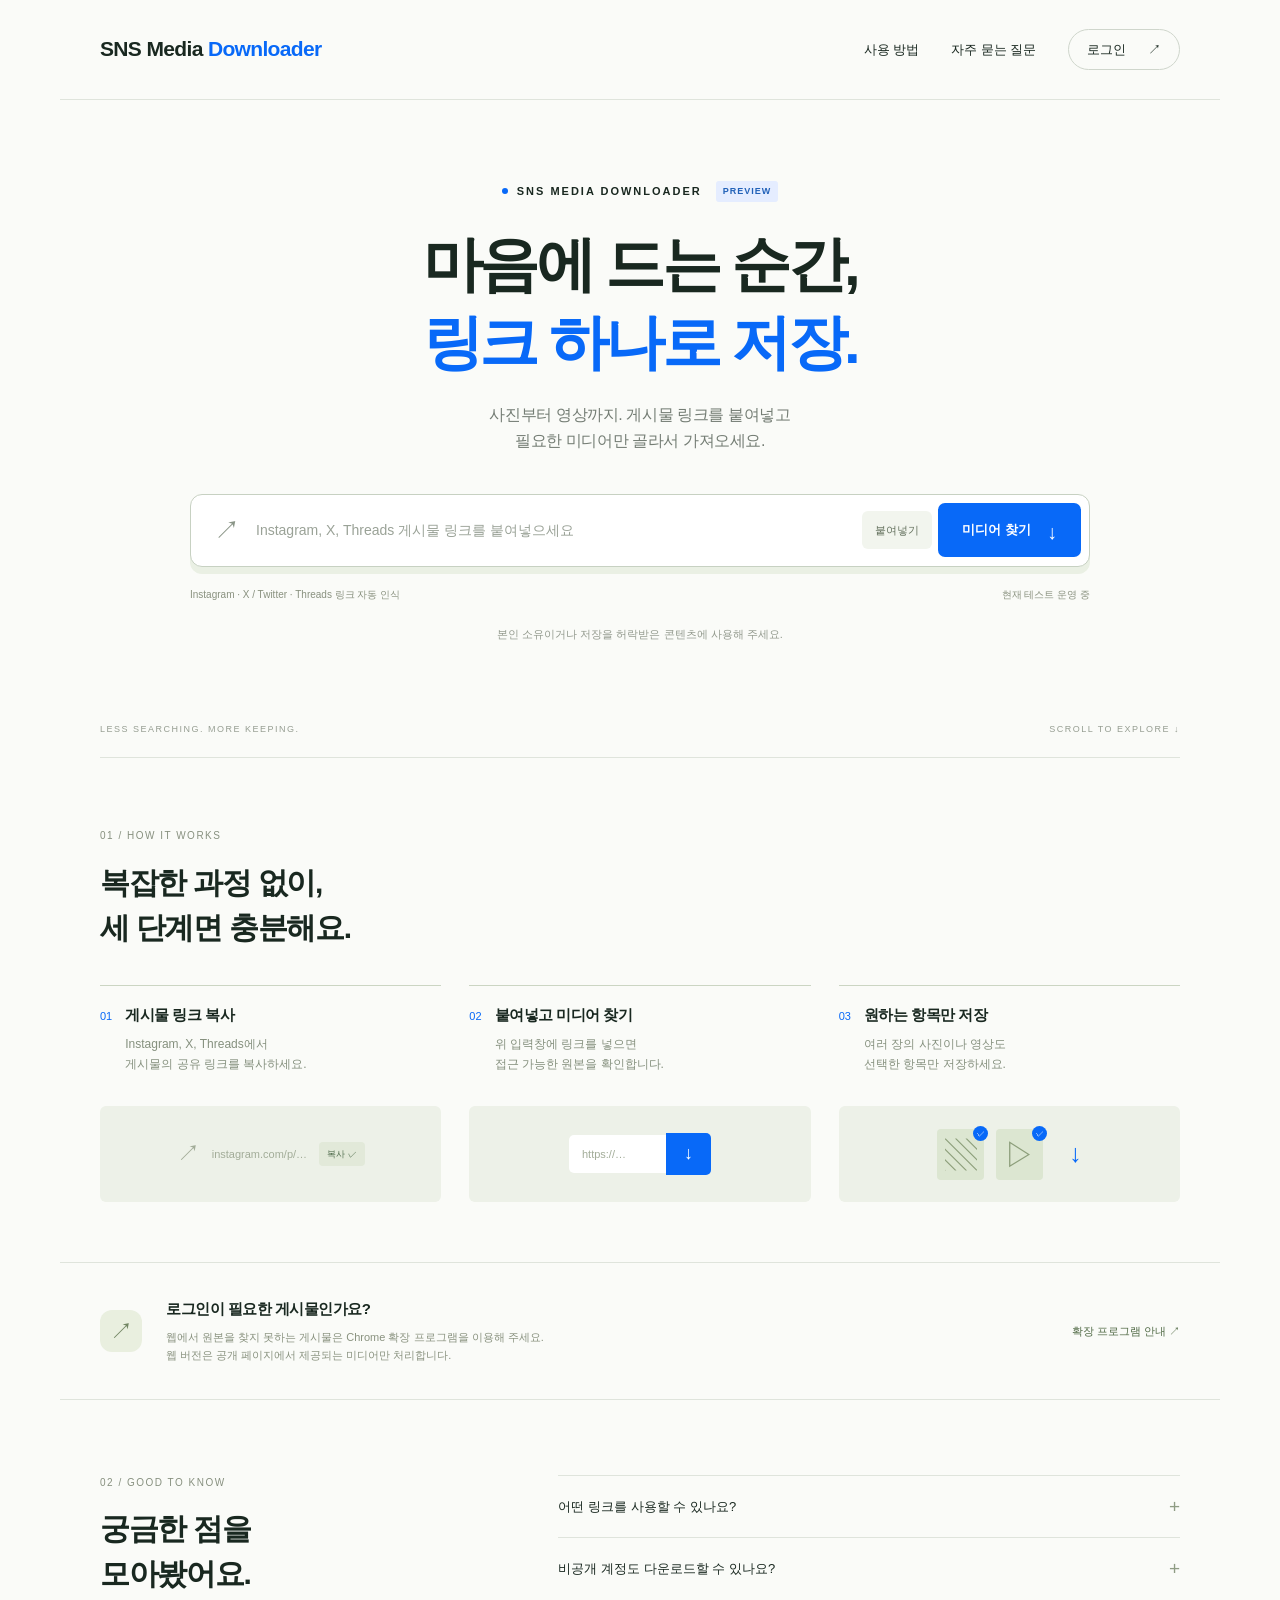
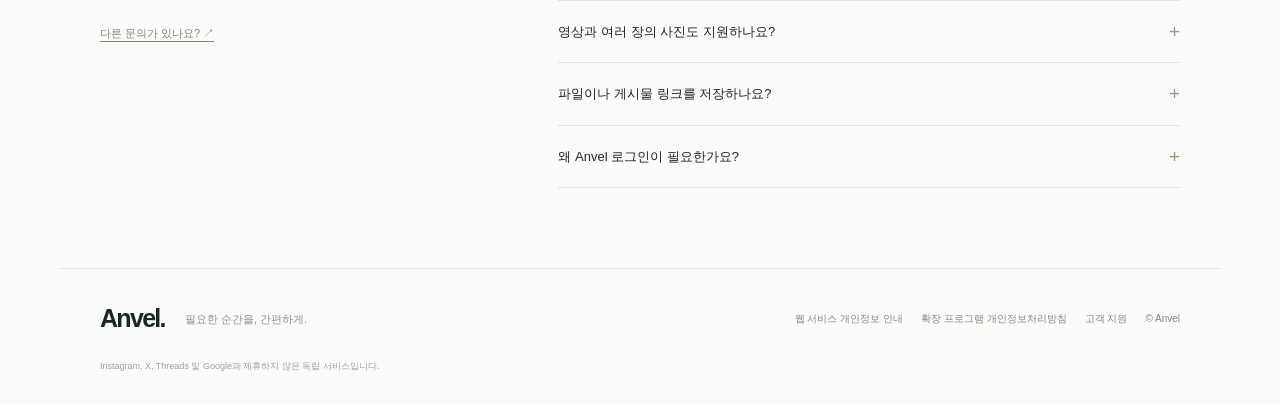
==== commit 634b89d2: "Publish Anvel extension privacy, support and homepage" ====
--- a/index.html
+++ b/index.html
@@ -30,7 +30,7 @@
       <p class="permission">본인 소유이거나 저장을 허락받은 콘텐츠에 사용해 주세요.</p>
       <div class="hero-bottom"><span>LESS SEARCHING. MORE KEEPING.</span><span aria-hidden="true">SCROLL TO EXPLORE ↓</span></div>
     </section>
-    <section id="how" class="how wrap" aria-labelledby="how-title"><div class="section-label">01 / HOW IT WORKS</div><div class="section-heading"><h2 id="how-title">복잡한 과정 없이,<br>세 단계면 충분해요.</h2><p>SNS 계정 비밀번호나 쿠키를<br>입력할 필요가 없습니다.</p></div><ol class="steps"><li><span class="step-no">01</span><div><h3>게시물 링크 복사</h3><p>Instagram, X, Threads에서<br>게시물의 공유 링크를 복사하세요.</p></div><div class="step-visual url-visual" aria-hidden="true"><span>↗</span> instagram.com/p/… <b>복사 ✓</b></div></li><li><span class="step-no">02</span><div><h3>붙여넣고 미디어 찾기</h3><p>위 입력창에 링크를 넣으면<br>접근 가능한 원본을 확인합니다.</p></div><div class="step-visual search-visual" aria-hidden="true"><span>https://…</span><b>↓</b></div></li><li><span class="step-no">03</span><div><h3>원하는 항목만 저장</h3><p>여러 장의 사진이나 영상도<br>선택한 항목만 저장하세요.</p></div><div class="step-visual save-visual" aria-hidden="true"><span>▧ <i>✓</i></span><span>▷ <i>✓</i></span><b>↓</b></div></li></ol></section>
+    <section id="how" class="how wrap" aria-labelledby="how-title"><div class="section-label">01 / HOW IT WORKS</div><div class="section-heading"><h2 id="how-title">복잡한 과정 없이,<br>세 단계면 충분해요.</h2></div><ol class="steps"><li><span class="step-no">01</span><div><h3>게시물 링크 복사</h3><p>Instagram, X, Threads에서<br>게시물의 공유 링크를 복사하세요.</p></div><div class="step-visual url-visual" aria-hidden="true"><span>↗</span> instagram.com/p/… <b>복사 ✓</b></div></li><li><span class="step-no">02</span><div><h3>붙여넣고 미디어 찾기</h3><p>위 입력창에 링크를 넣으면<br>접근 가능한 원본을 확인합니다.</p></div><div class="step-visual search-visual" aria-hidden="true"><span>https://…</span><b>↓</b></div></li><li><span class="step-no">03</span><div><h3>원하는 항목만 저장</h3><p>여러 장의 사진이나 영상도<br>선택한 항목만 저장하세요.</p></div><div class="step-visual save-visual" aria-hidden="true"><span>▧ <i>✓</i></span><span>▷ <i>✓</i></span><b>↓</b></div></li></ol></section>
     <section class="notice wrap"><span class="notice-mark" aria-hidden="true">↗</span><div><h2>로그인이 필요한 게시물인가요?</h2><p>웹에서 원본을 찾지 못하는 게시물은 Chrome 확장 프로그램을 이용해 주세요.<br>웹 버전은 공개 페이지에서 제공되는 미디어만 처리합니다.</p></div><a href="support.html">확장 프로그램 안내 ↗</a></section>
     <section id="faq" class="faq wrap"><div><div class="section-label">02 / GOOD TO KNOW</div><h2>궁금한 점을<br>모아봤어요.</h2><a href="mailto:taehuikim@caleup.ai">다른 문의가 있나요? ↗</a></div><div class="questions"><details><summary>어떤 링크를 사용할 수 있나요?</summary><p>Instagram 게시물·릴스, X 게시물, Threads 게시물 링크를 입력할 수 있습니다. 사이트의 공개 응답에 원본이 없거나 요청이 제한되면 추출에 실패할 수 있습니다.</p></details><details><summary>비공개 계정도 다운로드할 수 있나요?</summary><p>웹 버전은 비공개 게시물이나 로그인이 필요한 콘텐츠에 접근하지 않습니다. SNS 비밀번호와 로그인 쿠키를 요청하지 않습니다.</p></details><details><summary>영상과 여러 장의 사진도 지원하나요?</summary><p>공개 데이터에 직접 MP4 주소나 이미지 원본이 있으면 선택할 수 있습니다. HLS·DASH 영상 변환은 지원하지 않으며 모든 게시물의 추출을 보장하지 않습니다.</p></details><details><summary>파일이나 게시물 링크를 저장하나요?</summary><p>미디어 파일을 서버에 보관하지 않습니다. 입력한 URL은 처리 목적으로 Supabase 서버와 해당 SNS로 전송되며, 호스팅 서비스는 보안·운영 로그를 처리할 수 있습니다. 자세한 내용은 웹 서비스 개인정보 안내를 확인하세요.</p></details><details><summary>왜 Anvel 로그인이 필요한가요?</summary><p>테스트 서비스의 사용 권한을 확인하기 위한 로그인입니다. SNS 계정과는 별개이며, 현재 결제나 구독을 청구하지 않습니다.</p></details></div></section>
   </main>
--- a/download.css
+++ b/download.css
@@ -1,3 +1,7 @@
 :root{--paper:#fafbf8;--ink:#192820;--muted:#778078;--blue:#0869f8;--line:#dfe4dc;--serif:Georgia,'Noto Sans KR',serif}*{box-sizing:border-box}html{scroll-behavior:smooth;scroll-padding-top:30px}body{margin:0;background:var(--paper);color:var(--ink);font:14px/1.65 'Avenir Next','Apple SD Gothic Neo','Malgun Gothic',sans-serif}a{color:inherit;text-decoration:none}button,input{font:inherit}button{cursor:pointer}button:disabled{cursor:wait;opacity:.6}button,a,input,summary{outline-offset:5px}button:focus-visible,a:focus-visible,input:focus-visible,summary:focus-visible{outline:2px solid var(--blue)}.wrap{max-width:1160px;margin:0 auto;padding-left:40px;padding-right:40px}.header{height:100px;display:flex;align-items:center;justify-content:space-between;border-bottom:1px solid var(--line)}.brand{display:flex;align-items:center;gap:10px;font:700 21px/1.25 'Avenir Next','Apple SD Gothic Neo',sans-serif;letter-spacing:-.65px;white-space:nowrap}.brand-accent{color:var(--blue)}nav{display:flex;align-items:center;gap:32px;font-size:13px;font-weight:500}.account{background:none;border:1px solid #cfd6cc;padding:9px 18px;border-radius:30px;color:var(--ink)}.account span{margin-left:18px}.hero{padding-top:70px;text-align:center}.eyebrow{font-size:11px;font-weight:700;letter-spacing:2px;display:flex;align-items:center;justify-content:center;gap:9px}.status-dot{width:6px;height:6px;background:var(--blue);border-radius:50%}.beta{font-size:9px;letter-spacing:1px;background:#e5edff;color:#2262b8;padding:3px 7px;border-radius:3px;margin-left:5px}h1{font-size:clamp(38px,5vw,60px);font-weight:700;line-height:1.3;letter-spacing:-3.6px;margin:24px 0 20px}h1>span{color:var(--blue)}.intro{color:#747d74;font-size:16px;letter-spacing:-.4px}.tool{margin:39px auto 0;max-width:900px;text-align:left}.platforms{display:flex;gap:7px;justify-content:center;margin-bottom:22px}.platform{border:1px solid var(--line);background:transparent;border-radius:30px;padding:9px 18px;color:#6d776e;font-size:12px;transition:background .15s}.platform span{font-size:17px;margin-right:6px;vertical-align:middle}.platform.active{background:var(--ink);color:white;border-color:var(--ink)}#resolve-form>label{position:absolute;width:1px;height:1px;overflow:hidden;clip:rect(0,0,0,0)}.input-row{display:flex;align-items:center;background:white;border:1px solid #c7d1c2;border-radius:12px;padding:8px;box-shadow:0 7px 0 #eaf0e4;gap:6px}.link-icon{color:#8a9587;font-size:26px;margin:0 10px 0 15px}#url{flex:1;min-width:0;background:none;border:0;padding:16px 0;color:var(--ink);font-size:14px}#url::placeholder{color:#9aa297}#paste{background:#f2f5ee;color:#667360;border:none;padding:10px 13px;border-radius:6px;font-size:11px;white-space:nowrap}.primary{border:0;background:var(--blue);color:white;border-radius:7px;padding:16px 24px;font-weight:600;font-size:13px;white-space:nowrap}.primary:hover{background:#0059d8}.primary span{margin-left:16px;font-size:20px;line-height:1}.under-input{display:flex;justify-content:space-between;margin-top:20px;color:#89917f;font-size:10px}.permission{margin-top:22px;color:#939a8e;font-size:11px}.hero-bottom{border-bottom:1px solid var(--line);padding:68px 0 20px;display:flex;justify-content:space-between;color:#969e92;font-size:9px;letter-spacing:1.5px}.how{padding-top:70px}.section-label{font-size:10px;letter-spacing:1.5px;color:#87907f}.section-heading{display:flex;justify-content:space-between;align-items:flex-end;margin:15px 0 35px}h2{font-size:30px;letter-spacing:-1.3px;line-height:1.5;font-weight:600;margin:0}.section-heading>p{font-size:12px;color:#858e7f;margin:0 0 6px}.steps{list-style:none;padding:0;margin:0;display:grid;grid-template-columns:repeat(3,1fr);gap:28px}.steps li{border-top:1px solid #cbd5c3;padding-top:17px;display:flex;gap:13px;flex-wrap:wrap;align-content:start}.step-no{color:var(--blue);font-size:11px;margin-top:4px}.steps h3{margin:0;font-size:15px;letter-spacing:-.5px}.steps p{font-size:12px;color:#85907e;margin:8px 0 18px}.step-visual{width:100%;height:96px;background:#edf1e8;border-radius:6px;display:flex;align-items:center;justify-content:center;gap:12px;color:#a2ac98;font-size:11px}.url-visual>b{color:#506c4d;background:#e2e9d9;font-weight:500;font-size:9px;padding:5px 8px;border-radius:4px}.url-visual>span{font-size:23px}.search-visual{gap:0}.search-visual>span{padding:10px 40px 10px 13px;background:#fff;border-radius:5px 0 0 5px}.search-visual>b{background:var(--blue);color:white;padding:6px 18px;font-size:18px;border-radius:0 5px 5px 0}.save-visual>span{position:relative;background:#dce6d1;color:#8c9e7a;width:47px;height:51px;text-align:center;font-size:32px;border-radius:4px}.save-visual i{position:absolute;right:-4px;top:-3px;background:var(--blue);color:white;font-size:8px;border-radius:50%;width:15px;height:15px;font-style:normal;line-height:15px}.save-visual>b{color:var(--blue);font-size:25px;margin-left:14px}.notice{padding-top:35px;padding-bottom:35px;margin-top:60px;display:flex;align-items:center;gap:24px;border-top:1px solid var(--line);border-bottom:1px solid var(--line)}.notice-mark{width:42px;height:42px;border-radius:12px;background:#e9efdf;text-align:center;line-height:42px;font-size:23px;color:#728663;flex-shrink:0}.notice h2{font-size:15px;letter-spacing:-.5px}.notice p{font-size:11px;color:#89927f;margin:7px 0 0}.notice>a{margin-left:auto;font-size:11px;white-space:nowrap;color:#4e6843}.faq{display:grid;grid-template-columns:1fr 1.6fr;gap:70px;padding-top:75px;padding-bottom:80px}.faq h2{margin:15px 0 25px}.faq>div>a{font-size:11px;text-decoration:underline;text-underline-offset:4px;color:#7e8977}.questions details{border-bottom:1px solid var(--line);padding:20px 0}.questions details:first-child{border-top:1px solid var(--line)}summary{cursor:pointer;list-style:none;font-weight:500;font-size:13px;padding-right:30px;position:relative}summary::-webkit-details-marker{display:none}summary::after{content:'+';position:absolute;right:0;color:#8f9c84;font-size:19px;font-weight:400;top:-5px}details[open] summary::after{content:'−'}.questions p{color:#7c8774;font-size:12px;margin:13px 0 0;line-height:1.9}.footer{border-top:1px solid var(--line);padding-top:30px;padding-bottom:30px;display:flex;flex-wrap:wrap;align-items:center;gap:20px}.footer .brand{font-size:25px;letter-spacing:-1.7px}.footer p{font-size:11px;color:#8a9382}.footer>div{margin-left:auto;display:flex;gap:18px;font-size:10px;color:#7e8975;flex-wrap:wrap}.footer small{width:100%;font-size:9px;color:#9aa390}.message{font-size:13px;padding:14px 17px;background:#eef3e8;border-radius:7px;margin:22px 0 0;white-space:pre-line}.message.error{background:#fff0e9;color:#8a4529}.result-heading{display:flex;align-items:center;justify-content:space-between;margin-top:28px}.result-heading h2{font-size:18px}.result-heading label{font-size:12px}.gallery{display:grid;grid-template-columns:repeat(3,1fr);gap:15px;margin:20px 0}.media-card{position:relative;border:1px solid var(--line);border-radius:8px;padding:10px;background:white}.media-card img,.media-card video{width:100%;height:180px;object-fit:contain;background:#edf1e8;border-radius:4px}.media-card label{display:flex;align-items:center;gap:8px;margin-top:9px;font-size:12px}.media-card a{display:block;color:var(--blue);font-size:11px;margin-top:6px}.download-note{font-size:11px;color:#7e8975}dialog{width:400px;max-width:calc(100% - 32px);border:1px solid var(--line);border-radius:14px;padding:32px;background:var(--paper);color:var(--ink)}dialog::backdrop{background:#19282070;backdrop-filter:blur(5px)}dialog .eyebrow{justify-content:flex-start;font-size:10px}dialog h2{font-size:25px;margin-top:20px}dialog label{display:block;font-size:12px;margin:17px 0 6px}dialog input{width:100%;padding:11px;border:1px solid #cbd4c5;border-radius:6px;background:white}dialog .primary{width:100%;margin-top:23px}.auth-info,.auth-help{font-size:11px;color:#7e8975}.auth-help{margin-top:17px;text-align:center}.auth-help a{text-decoration:underline}.close{position:absolute;right:17px;top:12px;background:none;border:0;font-size:25px;color:#8a9382}#auth-message{font-size:12px;color:#a04828}.skip{position:absolute;top:-100px;left:20px;padding:10px;background:white;z-index:2}.skip:focus{top:10px}[hidden]{display:none!important}input[type=checkbox]{accent-color:var(--blue)}
 @media(max-width:700px){.wrap{padding-left:22px;padding-right:22px}.header{height:78px}nav{gap:15px;font-size:11px}nav>a:nth-child(2){display:none}.header .brand{font-size:18px;letter-spacing:-.6px}.header nav>a{display:none}.account{padding:6px 12px}.account span{margin-left:6px}.hero{padding-top:45px}h1{font-size:37px;letter-spacing:-2px}.intro{font-size:13px}.platform{padding:7px 13px;font-size:11px}.platforms{gap:5px}.tool{margin-top:28px}.input-row{flex-wrap:wrap;padding:9px}.link-icon{margin-left:6px;margin-right:4px}#url{font-size:12px;padding:10px 0;flex-basis:calc(100% - 45px);width:calc(100% - 45px)}#paste{flex:1;padding:12px}.input-row .primary{flex:2;padding:12px}.under-input{font-size:9px;gap:10px}.under-input span:last-child{display:none}.permission{font-size:9px}.hero-bottom{padding-top:40px;font-size:8px}.hero-bottom span:last-child{display:none}.how{padding-top:40px}h2{font-size:25px}.section-heading>p{display:none}.steps{grid-template-columns:1fr;gap:25px}.steps li{display:grid;grid-template-columns:25px 1fr 130px;gap:8px}.steps p{font-size:10px;margin-bottom:0}.steps h3{font-size:13px}.step-visual{height:88px;font-size:9px;gap:5px;align-self:center}.url-visual>b{display:none}.search-visual>span{padding:6px 8px}.search-visual>b{padding:3px 8px}.save-visual>span{width:32px;height:40px;font-size:25px}.save-visual>b{margin-left:5px;font-size:18px}.notice{margin-top:40px;gap:14px;flex-wrap:wrap}.notice-mark{width:32px;height:32px;font-size:19px;line-height:32px}.notice>div{flex:1}.notice h2{font-size:13px}.notice p{font-size:10px}.notice p br{display:none}.notice>a{margin-left:46px}.faq{grid-template-columns:1fr;gap:25px;padding-top:40px;padding-bottom:40px}.faq h2{font-size:25px;margin:12px 0}.faq h2 br{display:none}.footer{gap:12px}.footer>div{margin-left:0;width:100%;gap:10px;font-size:9px}.gallery{grid-template-columns:repeat(2,1fr)}.media-card img,.media-card video{height:140px}.result-heading h2{font-size:15px}.desktop{display:none}}
 @media(prefers-reduced-motion:reduce){html{scroll-behavior:auto}*{transition:none!important}}
+
+/* Keep the action label and arrow centered independently of font baselines. */
+#resolve{display:inline-flex;align-items:center;justify-content:center;gap:16px}
+#resolve span{display:inline-flex;align-items:center;justify-content:center;margin-left:0;line-height:1;transform:translateY(2px)}
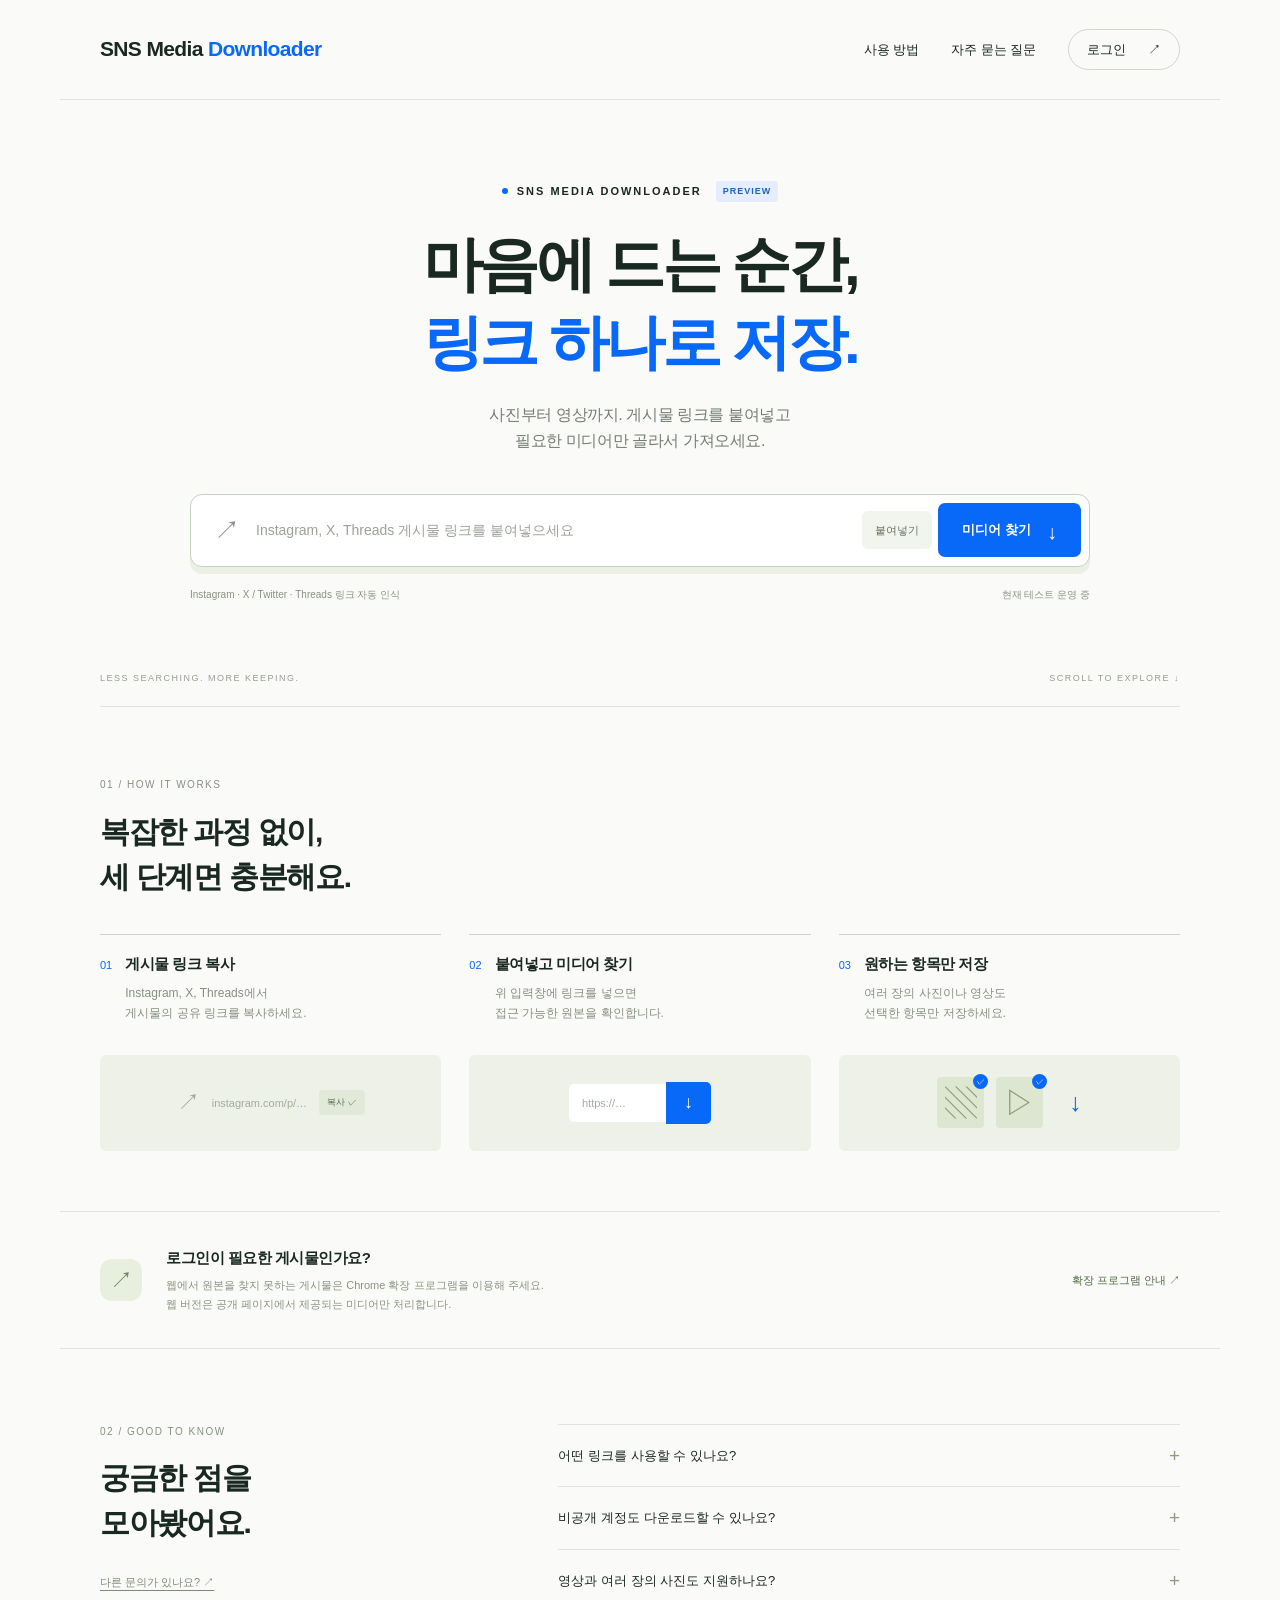
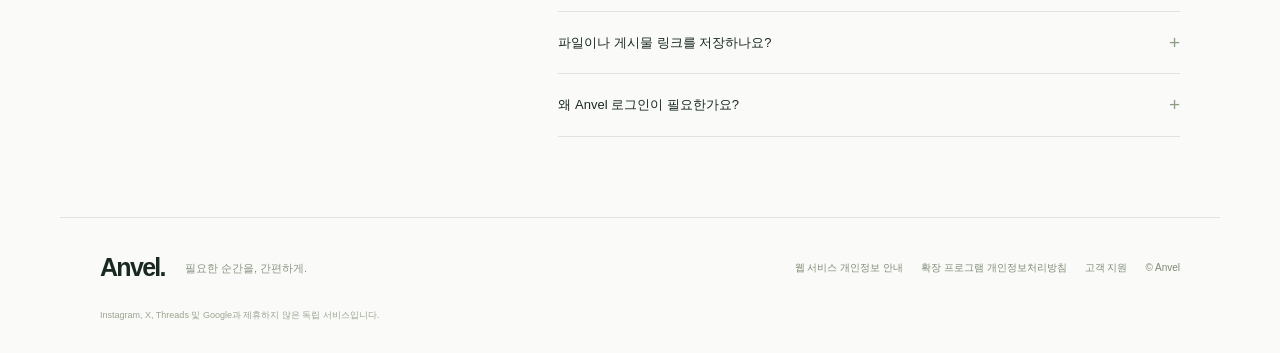
==== commit 929c776a: "Publish Anvel extension privacy, support and homepage" ====
--- a/index.html
+++ b/index.html
@@ -27,7 +27,6 @@
         <p id="message" class="message" role="status" aria-live="polite" hidden></p>
         <section id="results" aria-label="찾은 미디어" hidden><div class="result-heading"><h2>저장할 미디어를 선택하세요</h2><label><input id="select-all" type="checkbox" checked> 전체 선택</label></div><div id="gallery" class="gallery"></div><button id="download" class="primary">선택 항목 저장</button><p class="download-note">새 탭으로 열린 원본은 브라우저의 저장 기능으로 저장할 수 있습니다.</p></section>
       </div>
-      <p class="permission">본인 소유이거나 저장을 허락받은 콘텐츠에 사용해 주세요.</p>
       <div class="hero-bottom"><span>LESS SEARCHING. MORE KEEPING.</span><span aria-hidden="true">SCROLL TO EXPLORE ↓</span></div>
     </section>
     <section id="how" class="how wrap" aria-labelledby="how-title"><div class="section-label">01 / HOW IT WORKS</div><div class="section-heading"><h2 id="how-title">복잡한 과정 없이,<br>세 단계면 충분해요.</h2></div><ol class="steps"><li><span class="step-no">01</span><div><h3>게시물 링크 복사</h3><p>Instagram, X, Threads에서<br>게시물의 공유 링크를 복사하세요.</p></div><div class="step-visual url-visual" aria-hidden="true"><span>↗</span> instagram.com/p/… <b>복사 ✓</b></div></li><li><span class="step-no">02</span><div><h3>붙여넣고 미디어 찾기</h3><p>위 입력창에 링크를 넣으면<br>접근 가능한 원본을 확인합니다.</p></div><div class="step-visual search-visual" aria-hidden="true"><span>https://…</span><b>↓</b></div></li><li><span class="step-no">03</span><div><h3>원하는 항목만 저장</h3><p>여러 장의 사진이나 영상도<br>선택한 항목만 저장하세요.</p></div><div class="step-visual save-visual" aria-hidden="true"><span>▧ <i>✓</i></span><span>▷ <i>✓</i></span><b>↓</b></div></li></ol></section>
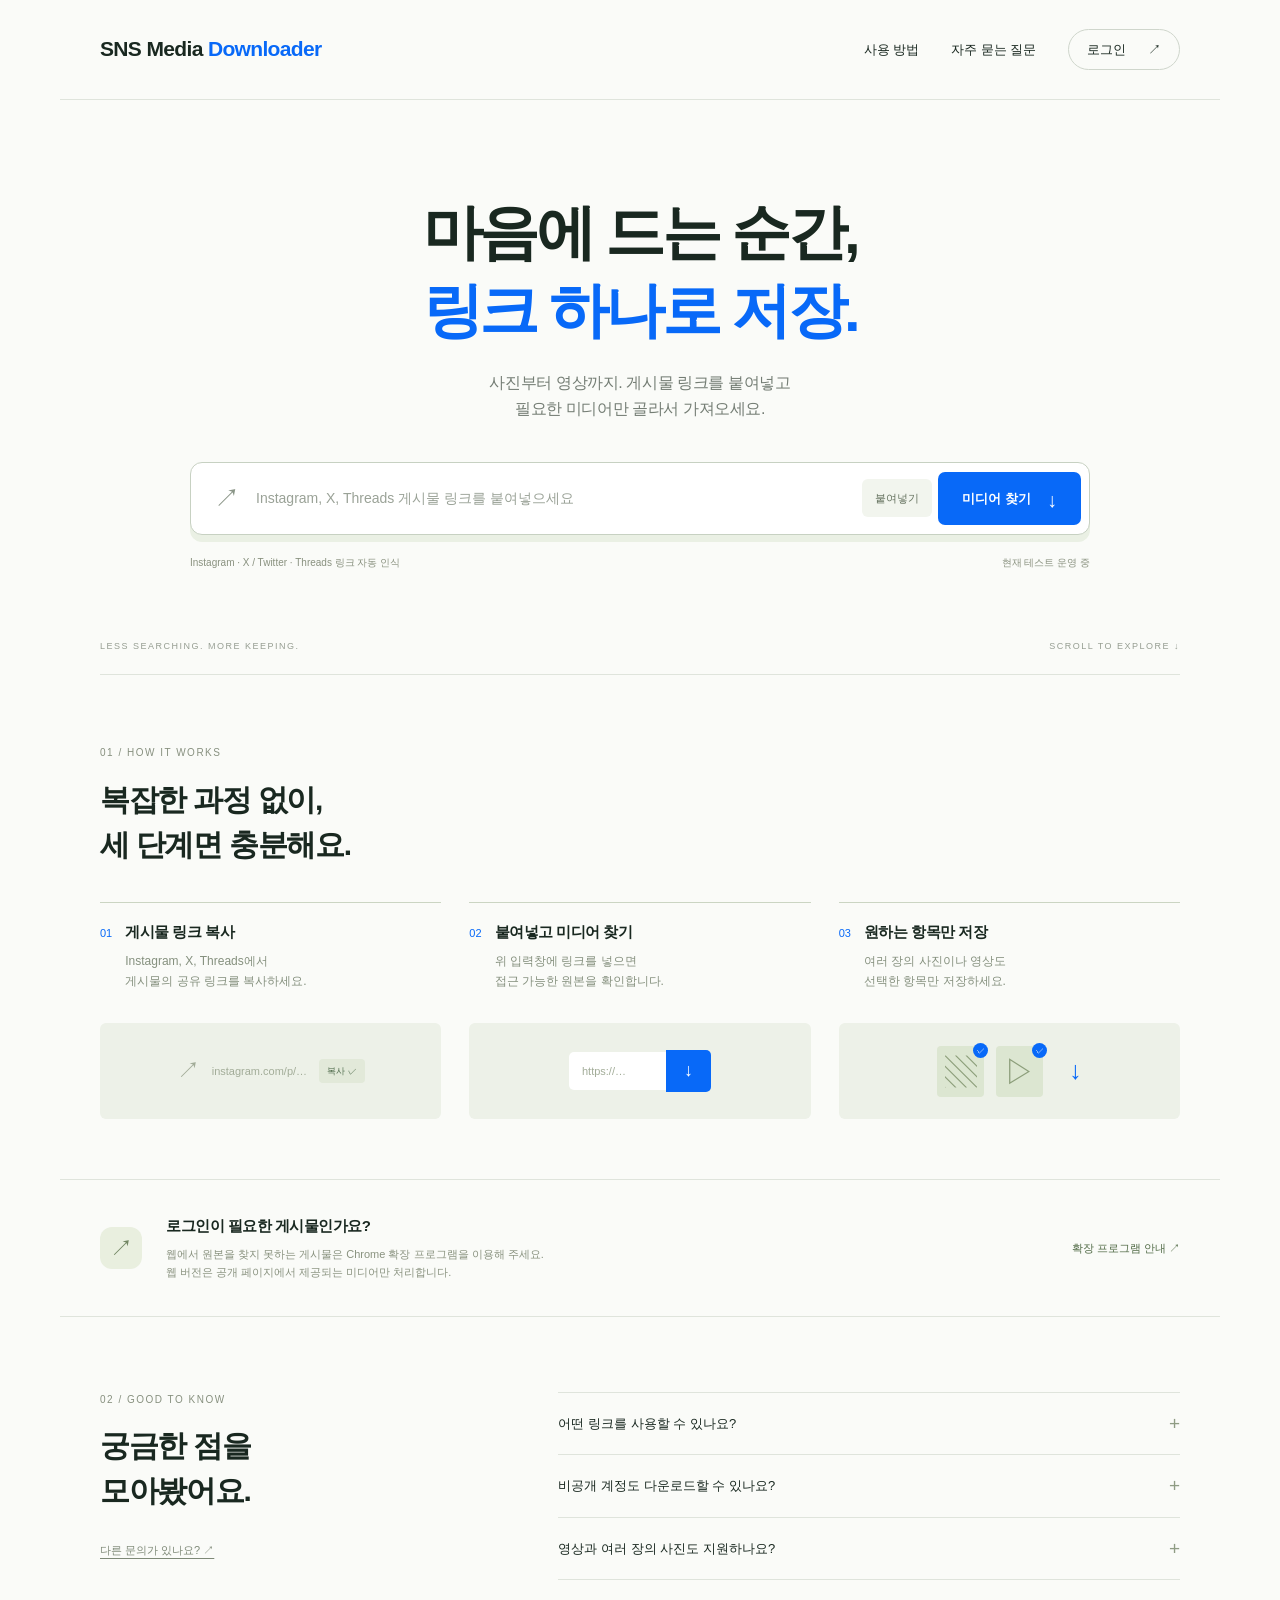
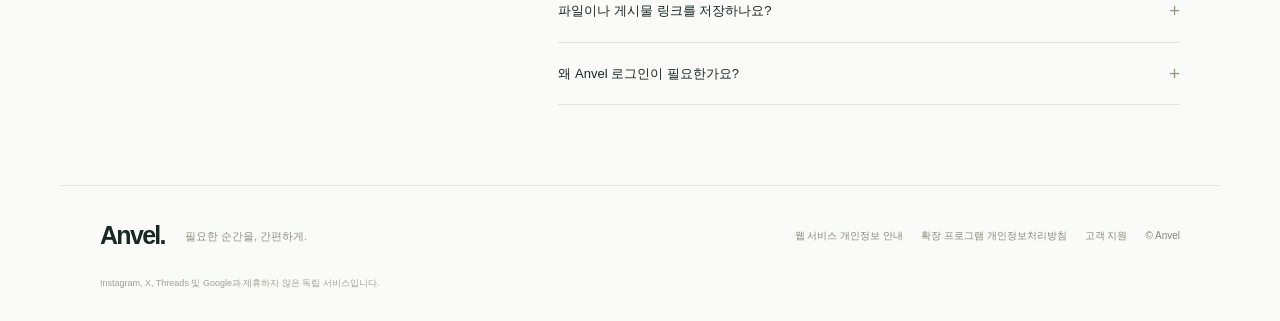
==== commit 1bf9cd74: "Publish Anvel extension privacy, support and homepage" ====
--- a/index.html
+++ b/index.html
@@ -15,7 +15,6 @@
   </header>
   <main>
     <section class="hero wrap" aria-labelledby="title">
-      <p class="eyebrow"><span class="status-dot"></span> SNS MEDIA DOWNLOADER <span class="beta">PREVIEW</span></p>
       <h1 id="title">마음에 드는 순간,<br><span>링크 하나로 저장.</span></h1>
       <p class="intro">사진부터 영상까지. 게시물 링크를 붙여넣고<br class="desktop"> 필요한 미디어만 골라서 가져오세요.</p>
       <div class="tool">
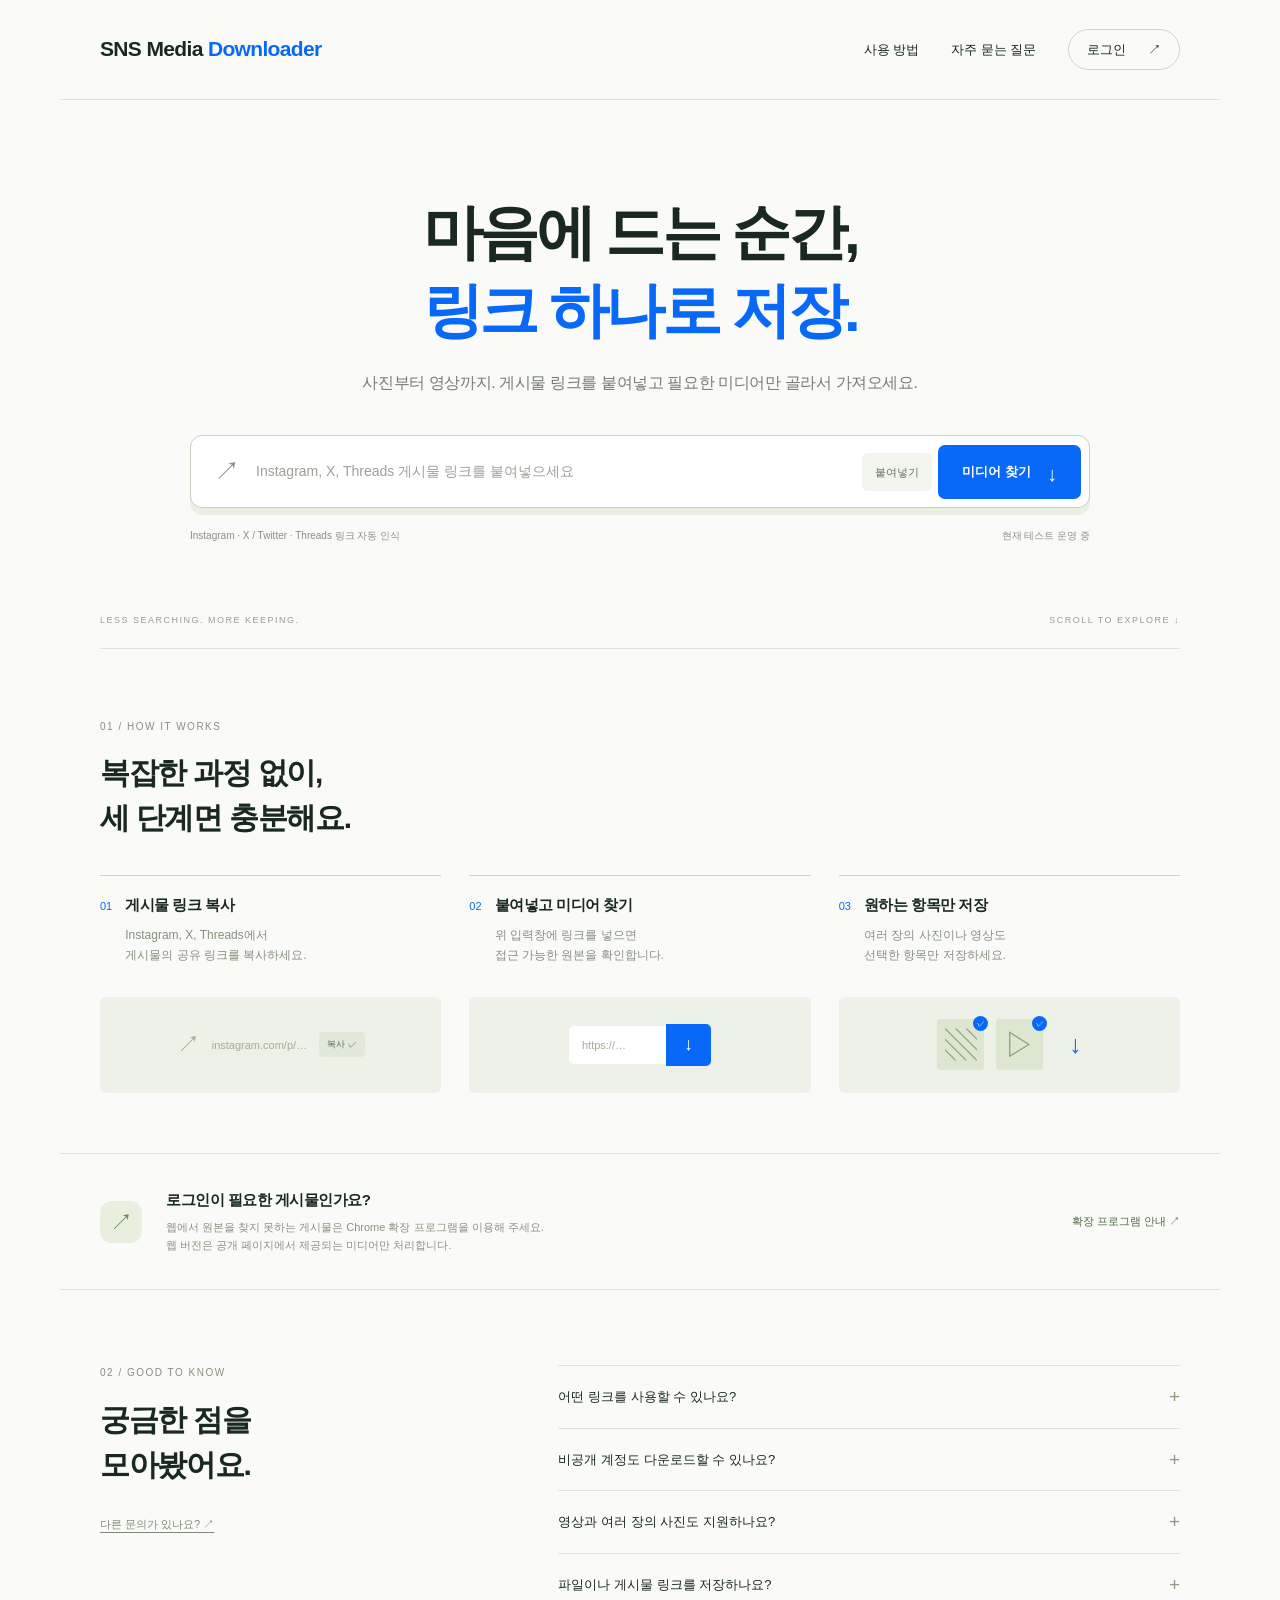
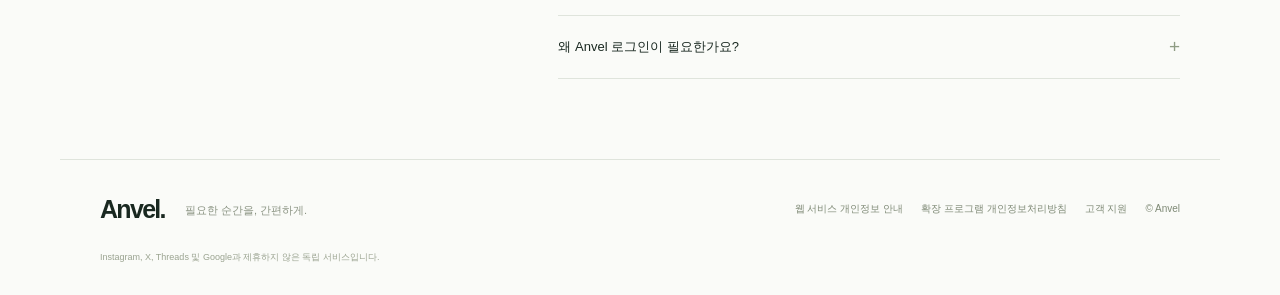
==== commit dee3c4f8: "Publish Anvel extension privacy, support and homepage" ====
--- a/index.html
+++ b/index.html
@@ -16,7 +16,7 @@
   <main>
     <section class="hero wrap" aria-labelledby="title">
       <h1 id="title">마음에 드는 순간,<br><span>링크 하나로 저장.</span></h1>
-      <p class="intro">사진부터 영상까지. 게시물 링크를 붙여넣고<br class="desktop"> 필요한 미디어만 골라서 가져오세요.</p>
+      <p class="intro">사진부터 영상까지. 게시물 링크를 붙여넣고 필요한 미디어만 골라서 가져오세요.</p>
       <div class="tool">
         <form id="resolve-form" novalidate>
           <label for="url">게시물 URL</label>
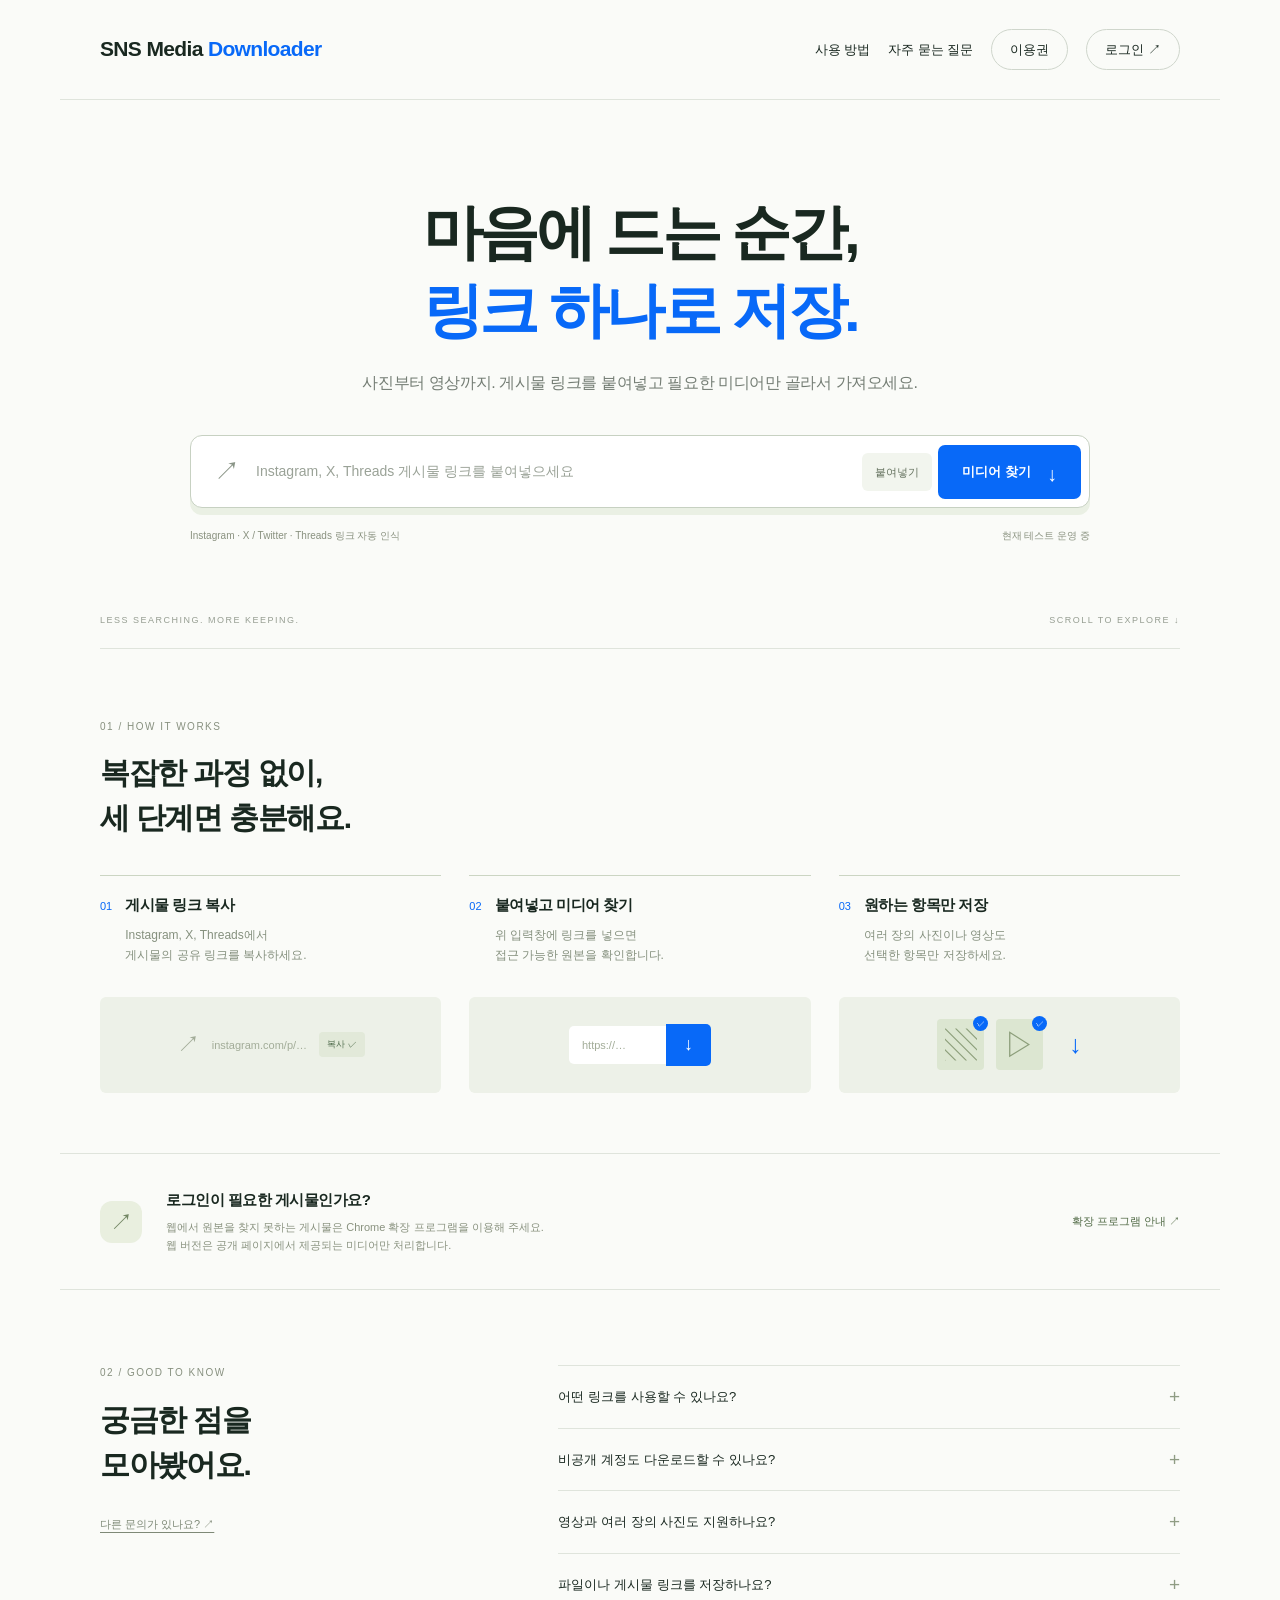
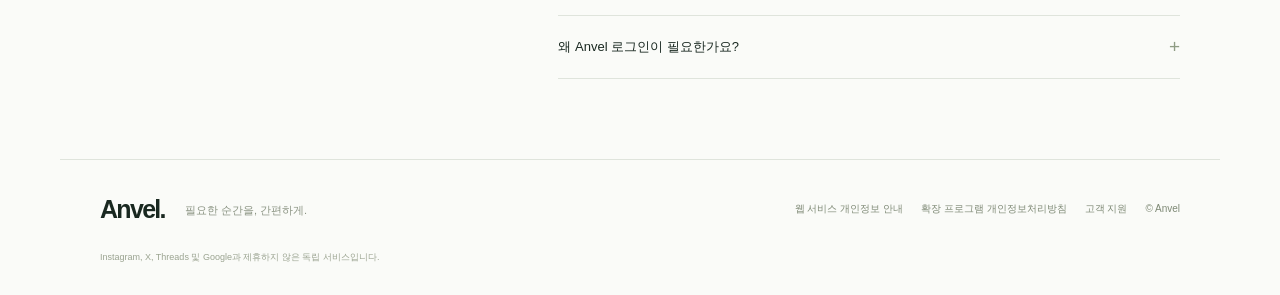
==== commit 1e0d365e: "Publish Anvel extension privacy, support and homepage" ====
--- a/index.html
+++ b/index.html
@@ -5,13 +5,13 @@
   <meta name="description" content="Anvel SNS Media Downloader. 게시물 링크로 사진과 영상을 확인하고 원하는 미디어만 저장하세요.">
   <title>SNS Media Downloader</title>
   <link rel="stylesheet" href="download.css">
-  <script src="download.js" defer></script>
+  <script src="account.js" defer></script><script src="download.js" defer></script>
 </head>
 <body>
   <a class="skip" href="#url">입력창으로 건너뛰기</a>
   <header class="header wrap">
     <a class="brand" href="./" aria-label="SNS Media Downloader 홈"><span>SNS Media <span class="brand-accent">Downloader</span></span></a>
-    <nav aria-label="주 메뉴"><a href="#how">사용 방법</a><a href="#faq">자주 묻는 질문</a><button id="account" class="account">로그인 <span aria-hidden="true">↗</span></button></nav>
+    <nav aria-label="주 메뉴"><a href="#how">사용 방법</a><a href="#faq">자주 묻는 질문</a><button id="plans" class="account">이용권</button><button id="account" class="account">로그인 <span aria-hidden="true">↗</span></button></nav>
   </header>
   <main>
     <section class="hero wrap" aria-labelledby="title">
@@ -30,8 +30,8 @@
     </section>
     <section id="how" class="how wrap" aria-labelledby="how-title"><div class="section-label">01 / HOW IT WORKS</div><div class="section-heading"><h2 id="how-title">복잡한 과정 없이,<br>세 단계면 충분해요.</h2></div><ol class="steps"><li><span class="step-no">01</span><div><h3>게시물 링크 복사</h3><p>Instagram, X, Threads에서<br>게시물의 공유 링크를 복사하세요.</p></div><div class="step-visual url-visual" aria-hidden="true"><span>↗</span> instagram.com/p/… <b>복사 ✓</b></div></li><li><span class="step-no">02</span><div><h3>붙여넣고 미디어 찾기</h3><p>위 입력창에 링크를 넣으면<br>접근 가능한 원본을 확인합니다.</p></div><div class="step-visual search-visual" aria-hidden="true"><span>https://…</span><b>↓</b></div></li><li><span class="step-no">03</span><div><h3>원하는 항목만 저장</h3><p>여러 장의 사진이나 영상도<br>선택한 항목만 저장하세요.</p></div><div class="step-visual save-visual" aria-hidden="true"><span>▧ <i>✓</i></span><span>▷ <i>✓</i></span><b>↓</b></div></li></ol></section>
     <section class="notice wrap"><span class="notice-mark" aria-hidden="true">↗</span><div><h2>로그인이 필요한 게시물인가요?</h2><p>웹에서 원본을 찾지 못하는 게시물은 Chrome 확장 프로그램을 이용해 주세요.<br>웹 버전은 공개 페이지에서 제공되는 미디어만 처리합니다.</p></div><a href="support.html">확장 프로그램 안내 ↗</a></section>
-    <section id="faq" class="faq wrap"><div><div class="section-label">02 / GOOD TO KNOW</div><h2>궁금한 점을<br>모아봤어요.</h2><a href="mailto:taehuikim@caleup.ai">다른 문의가 있나요? ↗</a></div><div class="questions"><details><summary>어떤 링크를 사용할 수 있나요?</summary><p>Instagram 게시물·릴스, X 게시물, Threads 게시물 링크를 입력할 수 있습니다. 사이트의 공개 응답에 원본이 없거나 요청이 제한되면 추출에 실패할 수 있습니다.</p></details><details><summary>비공개 계정도 다운로드할 수 있나요?</summary><p>웹 버전은 비공개 게시물이나 로그인이 필요한 콘텐츠에 접근하지 않습니다. SNS 비밀번호와 로그인 쿠키를 요청하지 않습니다.</p></details><details><summary>영상과 여러 장의 사진도 지원하나요?</summary><p>공개 데이터에 직접 MP4 주소나 이미지 원본이 있으면 선택할 수 있습니다. HLS·DASH 영상 변환은 지원하지 않으며 모든 게시물의 추출을 보장하지 않습니다.</p></details><details><summary>파일이나 게시물 링크를 저장하나요?</summary><p>미디어 파일을 서버에 보관하지 않습니다. 입력한 URL은 처리 목적으로 Supabase 서버와 해당 SNS로 전송되며, 호스팅 서비스는 보안·운영 로그를 처리할 수 있습니다. 자세한 내용은 웹 서비스 개인정보 안내를 확인하세요.</p></details><details><summary>왜 Anvel 로그인이 필요한가요?</summary><p>테스트 서비스의 사용 권한을 확인하기 위한 로그인입니다. SNS 계정과는 별개이며, 현재 결제나 구독을 청구하지 않습니다.</p></details></div></section>
+    <section id="faq" class="faq wrap"><div><div class="section-label">02 / GOOD TO KNOW</div><h2>궁금한 점을<br>모아봤어요.</h2><a href="mailto:taehuikim@caleup.ai">다른 문의가 있나요? ↗</a></div><div class="questions"><details><summary>어떤 링크를 사용할 수 있나요?</summary><p>Instagram 게시물·릴스, X 게시물, Threads 게시물 링크를 입력할 수 있습니다. 사이트의 공개 응답에 원본이 없거나 요청이 제한되면 추출에 실패할 수 있습니다.</p></details><details><summary>비공개 계정도 다운로드할 수 있나요?</summary><p>웹 버전은 비공개 게시물이나 로그인이 필요한 콘텐츠에 접근하지 않습니다. SNS 비밀번호와 로그인 쿠키를 요청하지 않습니다.</p></details><details><summary>영상과 여러 장의 사진도 지원하나요?</summary><p>공개 데이터에 직접 MP4 주소나 이미지 원본이 있으면 선택할 수 있습니다. HLS·DASH 영상 변환은 지원하지 않으며 모든 게시물의 추출을 보장하지 않습니다.</p></details><details><summary>파일이나 게시물 링크를 저장하나요?</summary><p>미디어 파일을 서버에 보관하지 않습니다. 입력한 URL은 처리 목적으로 Supabase 서버와 해당 SNS로 전송되며, 호스팅 서비스는 보안·운영 로그를 처리할 수 있습니다. 자세한 내용은 웹 서비스 개인정보 안내를 확인하세요.</p></details><details><summary>왜 Anvel 로그인이 필요한가요?</summary><p>웹사이트와 확장 프로그램의 공통 이용권을 확인하기 위한 로그인입니다. SNS 계정과는 별개입니다. 결제는 Paddle에서 진행하며, 결제 서버에서 확인된 이용권만 활성화됩니다.</p></details></div></section>
   </main>
   <footer class="footer wrap"><a class="brand" href="./">Anvel.</a><p>필요한 순간을, 간편하게.</p><div><a href="web-privacy.html">웹 서비스 개인정보 안내</a><a href="privacy.html">확장 프로그램 개인정보처리방침</a><a href="support.html">고객 지원</a><span>© Anvel</span></div><small>Instagram, X, Threads 및 Google과 제휴하지 않은 독립 서비스입니다.</small></footer>
-  <dialog id="auth-dialog"><form id="login-form"><button type="button" id="close-auth" class="close" aria-label="로그인 창 닫기">×</button><p class="eyebrow">ANVEL ACCOUNT</p><h2>계속하려면 로그인</h2><p class="auth-info">Anvel 테스트 계정으로 로그인하세요.<br>SNS 계정의 비밀번호는 입력하지 마세요.</p><label for="email">이메일</label><input id="email" type="email" autocomplete="username" required><label for="password">비밀번호</label><input id="password" type="password" autocomplete="current-password" required><p id="auth-message" role="status" hidden></p><button class="primary" id="login-submit" type="submit">로그인</button><p class="auth-help">테스트 계정은 <a href="mailto:taehuikim@caleup.ai">운영자에게 문의</a>해 주세요.</p></form></dialog>
+  <dialog id="auth-dialog" aria-labelledby="account-title"><div id="account-panel"><button type="button" id="close-auth" class="close" aria-label="계정 창 닫기">×</button><p class="eyebrow">ANVEL ACCOUNT</p><h2 id="account-title">Google로 시작하세요</h2><p id="account-email" class="auth-info">웹과 확장에서 같은 Google 계정을 사용하세요.</p><button class="google-login" id="google-login" type="button"><span aria-hidden="true">G</span> Google로 계속하기</button><section class="plan-panel"><h3>웹·확장 공통 이용권</h3><p id="license-status">로그인 후 이용권을 확인하세요.</p><button id="purchase" class="primary" type="button" disabled>Paddle로 이용권 구매</button><button id="refresh-license" class="text-action" type="button" hidden>이용권 새로고침</button><button id="manage-billing" class="text-action" type="button" hidden>결제·구독 관리 ↗</button></section><p id="auth-message" role="status" aria-live="polite" hidden></p><button id="sign-out" class="text-action" type="button" hidden>로그아웃</button><p class="auth-help">결제 금액과 갱신 조건은 Paddle 결제창에서 확인할 수 있습니다.<br><a href="web-privacy.html">계정·결제 개인정보 안내</a> · <a href="support.html">고객 지원</a></p></div></dialog>
 </body></html>
--- a/download.css
+++ b/download.css
@@ -5,3 +5,5 @@
 /* Keep the action label and arrow centered independently of font baselines. */
 #resolve{display:inline-flex;align-items:center;justify-content:center;gap:16px}
 #resolve span{display:inline-flex;align-items:center;justify-content:center;margin-left:0;line-height:1;transform:translateY(2px)}
+
+.google-login{width:100%;display:flex;align-items:center;justify-content:center;gap:12px;padding:12px;background:white;border:1px solid #cbd4c5;border-radius:7px;color:var(--ink);margin:22px 0;cursor:pointer}.google-login>span{font:bold 20px Georgia,serif;color:var(--blue)}.plan-panel{padding:18px 0;border-top:1px solid var(--line);border-bottom:1px solid var(--line);margin:20px 0}.plan-panel h3{margin:0;font-size:16px}.plan-panel p{font-size:12px;color:#7e8975}.text-action{background:none;border:0;padding:8px 0;color:var(--blue);display:block;font-size:12px;cursor:pointer}.header nav{gap:18px}#account-email{overflow-wrap:anywhere}@media(max-width:420px){.header{flex-wrap:wrap;height:auto;padding-top:20px;padding-bottom:18px;gap:15px}.header nav{margin-left:auto;gap:8px}}
